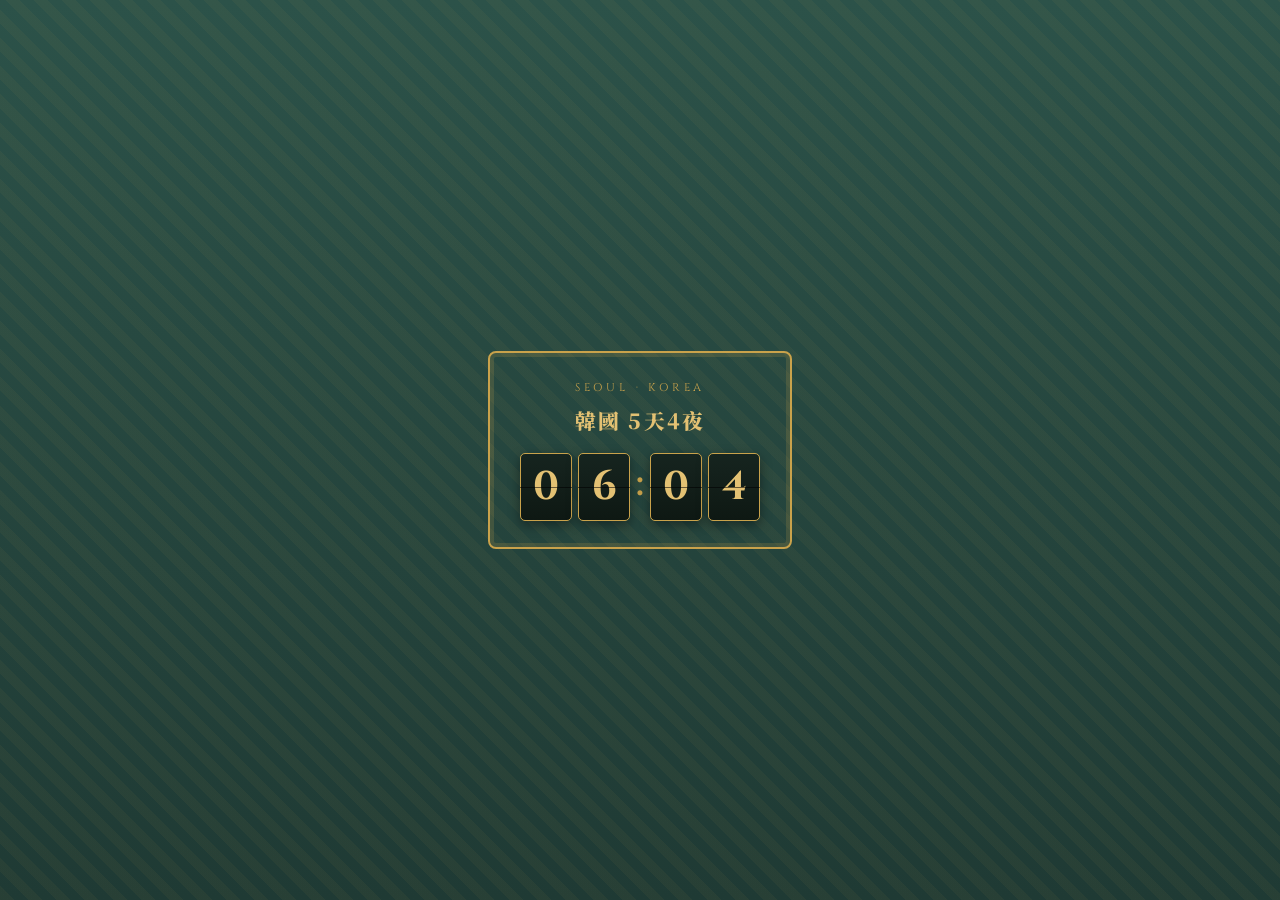
==== index.html @ fa2c7360 "init: 韓國 5天4夜自由行網頁（由 china_trip fork，行程清空為空白範本） - 保留單頁靜態架構與老上海 Art Deco 設計語言 - meta 時區改為 KST +09:00，" ====
<!DOCTYPE html>
<html lang="zh-Hant">
<head>
  <meta charset="UTF-8">
  <meta name="viewport" content="width=device-width, initial-scale=1, viewport-fit=cover">
  <meta name="theme-color" content="#1f3a34">
  <title>韓國 5天4夜 · 自由行</title>
  <!-- 部署版本標記：CI 將 __BUILD_VERSION__ 換成 git SHA；本機開發維持字面值（前端據此略過版本檢查） -->
  <script>window.__BUILD__ = "__BUILD_VERSION__";</script>
  <link rel="preconnect" href="https://fonts.googleapis.com">
  <link rel="preconnect" href="https://fonts.gstatic.com" crossorigin>
  <link rel="stylesheet" href="https://fonts.googleapis.com/css2?family=Cinzel:wght@400;500;600;700&family=Noto+Serif+TC:wght@500;700;900&family=Noto+Sans+TC:wght@400;500;700&display=swap">
  <link rel="stylesheet" href="css/style.css?v=__BUILD_VERSION__">
</head>
<body>
  <!-- 入場：翻牌時鐘（數字由 app.js 依當前韓國時間填入；無 JS／reduced-motion 時自動隱藏） -->
  <div id="deco-loader" class="deco-loader" aria-hidden="true">
    <div class="deco-loader-frame">
      <div class="deco-loader-eyebrow">Seoul · Korea</div>
      <div class="deco-loader-title">韓國 5天4夜</div>
      <div class="flip-clock">
        <div class="flip-card"><span class="flip-digit flip-new" data-h10></span></div>
        <div class="flip-card"><span class="flip-digit flip-new" data-h1></span></div>
        <span class="flip-colon">:</span>
        <div class="flip-card"><span class="flip-digit flip-new" data-m10></span></div>
        <div class="flip-card"><span class="flip-digit flip-new" data-m1></span></div>
      </div>
    </div>
  </div>

  <header class="topbar">
    <h1 id="app-title" class="topbar-title">韓國自由行</h1>
    <p id="app-sub" class="topbar-sub"></p>
    <p id="app-updated" class="topbar-updated" hidden></p>
  </header>

  <nav id="tabs" class="tabbar" role="tablist" aria-label="行程分頁"></nav>

  <main id="content" class="content" role="tabpanel">
    <p class="loading">行程載入中…</p>
  </main>

  <button id="now-btn" class="now-fab" hidden aria-label="回到現在">
    <span class="now-fab-ico">⟲</span><span class="now-fab-txt">回到現在</span>
  </button>

  <footer class="footer">
    <p>行程可隨時調整 · 編輯 <code>data/itinerary.json</code> 即可</p>
  </footer>

  <script src="js/amap.js?v=__BUILD_VERSION__"></script>
  <script src="js/now.js?v=__BUILD_VERSION__"></script>
  <script src="js/app.js?v=__BUILD_VERSION__"></script>
</body>
</html>
---- css/style.css ----
/* 上海自由行 — 老上海 Art Deco・月份牌・手機優先
   墨綠當墨色／鎏金金屬細線／胭脂破格／米白紙感
   簽名：鎏金時間軸 spine（菱形節點），現在態胭脂菱形脈動；入場翻牌時鐘
   字體由 index.html 的 <link> 預載（Cinzel / Noto Serif TC / Noto Sans TC） */

:root {
  --paper: #efe4c7;        /* 月份牌米白（帶暖） */
  --paper-2: #f8f1da;      /* 卡片底，略亮 */
  --ink: #20312b;          /* 墨綠近黑：主文字（不用純黑） */
  --ink-soft: #5d6b61;     /* 次文字 */
  --jade: #1f3a34;         /* 深墨綠：標頭塊 */
  --jade-2: #2c5249;
  --gold: #c9a24b;         /* 鎏金 */
  --gold-bright: #e3c173;
  --gold-line: rgba(166, 130, 56, 0.45);  /* 金屬細線（紙上） */
  --rouge: #9e2b25;        /* 胭脂：唯一破格，僅「現在/即將」 */
  --rouge-soft: #f0dcc7;
  --line: rgba(166, 130, 56, 0.32);

  --shadow: 0 8px 24px rgba(31, 58, 52, 0.16);
  --shadow-card: 0 3px 14px rgba(31, 58, 52, 0.10);
  --radius: 6px;           /* Art Deco：俐落幾何，少圓角 */
  --rail-w: 48px;
  --tabbar-h: 60px;
  --topbar-h: 72px;

  --serif: "Noto Serif TC", "Songti TC", serif;
  --sans: "Noto Sans TC", -apple-system, "PingFang TC", sans-serif;
  --deco: "Cinzel", "Noto Serif TC", serif;   /* Deco-classical 拉丁／數字 */
  font-family: var(--sans);
}

* { box-sizing: border-box; }
html { scroll-padding-top: calc(var(--topbar-h) + var(--tabbar-h) + 8px); }

body {
  margin: 0;
  color: var(--ink);
  line-height: 1.65;
  -webkit-text-size-adjust: 100%;
  padding-bottom: 76px;
  /* 紙感：米白＋極淡金色織紋網點 */
  background-color: var(--paper);
  background-image:
    radial-gradient(rgba(166, 130, 56, 0.045) 1px, transparent 1px),
    radial-gradient(rgba(166, 130, 56, 0.045) 1px, transparent 1px);
  background-size: 18px 18px;
  background-position: 0 0, 9px 9px;
}

/* ===== Topbar：墨綠塊＋鎏金雙線＋幾何放射 ===== */
.topbar {
  position: sticky;
  top: 0;
  z-index: 30;
  color: var(--paper);
  padding: max(12px, env(safe-area-inset-top)) 18px 12px;
  background:
    repeating-linear-gradient(90deg, transparent 0 26px, rgba(201,162,75,0.05) 26px 27px),
    linear-gradient(180deg, var(--jade-2), var(--jade));
  border-bottom: 3px solid var(--gold);
  box-shadow: var(--shadow), inset 0 -6px 0 -5px var(--gold-bright);
  transition: transform 0.25s ease;
  will-change: transform;
}
body.head-collapsed .topbar { transform: translateY(-100%); }
.topbar-title {
  margin: 4px 0 2px;
  font-family: var(--serif);
  font-size: 1.24rem;
  font-weight: 900;
  letter-spacing: 0.08em;
  color: var(--gold-bright);
  text-shadow: 0 1px 0 rgba(0,0,0,0.25);
}
.topbar-sub {
  margin: 0;
  font-size: 0.74rem;
  letter-spacing: 0.16em;
  color: rgba(239, 228, 199, 0.78);
}
.topbar-updated {
  margin: 4px 0 0;
  font-family: var(--deco);
  font-size: 0.62rem;
  letter-spacing: 0.08em;
  color: rgba(201, 162, 75, 0.7);
  font-variant-numeric: tabular-nums;
}
.topbar-updated[hidden] { display: none; }

/* ===== Tabbar ===== */
.tabbar {
  position: sticky;
  top: var(--topbar-h);
  z-index: 25;
  display: flex;
  gap: 7px;
  padding: 9px 12px;
  background: rgba(239, 228, 199, 0.92);
  backdrop-filter: blur(8px);
  border-bottom: 1px solid var(--gold-line);
  overflow-x: auto;
  scrollbar-width: none;
  transition: transform 0.25s ease;
}
body.head-collapsed .tabbar { transform: translateY(calc(-1 * var(--topbar-h))); }
.tabbar::-webkit-scrollbar { display: none; }
.tab {
  position: relative;
  flex: 0 0 auto;
  display: flex;
  flex-direction: column;
  align-items: center;
  min-width: 52px;
  padding: 6px 13px;
  border: 1px solid var(--gold-line);
  border-radius: var(--radius);
  background: var(--paper-2);
  color: var(--ink-soft);
  font: inherit;
  cursor: pointer;
  transition: all 0.18s ease;
}
.tab-day { font-family: var(--deco); font-size: 1rem; font-weight: 700; line-height: 1.15; letter-spacing: 0.04em; }
.tab-date { font-family: var(--deco); font-size: 0.62rem; letter-spacing: 0.06em; }
.tab.is-active {
  background: var(--jade);
  border-color: var(--gold);
  color: var(--gold-bright);
  box-shadow: 0 3px 10px rgba(31, 58, 52, 0.3), inset 0 0 0 1px rgba(201,162,75,0.35);
}
.tab-dot {
  position: absolute;
  top: 4px; right: 6px;
  width: 7px; height: 7px;
  background: var(--rouge);
  transform: rotate(45deg);   /* 菱形 */
  box-shadow: 0 0 0 2px var(--paper-2);
}
.tab.is-active .tab-dot { box-shadow: 0 0 0 2px var(--jade); }

/* ===== Content ===== */
.content { padding: 16px 14px 8px; max-width: 640px; margin: 0 auto; }
.loading, .load-error { text-align: center; color: var(--ink-soft); padding: 40px 16px; }
.load-error { color: var(--rouge); }

.banner {
  border: 1px solid var(--gold-line);
  border-left: 4px solid var(--gold);
  border-radius: var(--radius);
  padding: 12px 14px;
  font-size: 0.85rem;
  margin-bottom: 16px;
  background: var(--paper-2);
}
.banner--before { color: var(--jade); }
.banner--after { color: var(--rouge); border-left-color: var(--rouge); }

/* ===== Day head：墨綠標頭帶＋Deco 分隔 ===== */
.day-head {
  margin: 4px 0 16px;
  padding: 14px 16px;
  background: var(--jade);
  border-radius: var(--radius);
  border: 1px solid var(--gold);
  box-shadow: inset 0 0 0 3px rgba(201,162,75,0.14);
  position: relative;
}
.day-kicker {
  font-family: var(--deco);
  font-size: 0.72rem;
  font-weight: 600;
  letter-spacing: 0.18em;
  color: var(--gold-bright);
  text-transform: uppercase;
}
.day-title {
  margin: 6px 0 0;
  font-family: var(--serif);
  font-size: 1.42rem;
  font-weight: 900;
  letter-spacing: 0.03em;
  color: var(--paper);
}
/* 標頭帶下方鎏金 Deco 分隔線（◆ 居中） */
.day-head::after {
  content: "";
  display: block;
  margin-top: 10px;
  height: 6px;
  background:
    linear-gradient(var(--gold), var(--gold)) center/100% 1px no-repeat,
    radial-gradient(circle, var(--gold-bright) 2.5px, transparent 3px) center/9px 9px no-repeat;
}

/* ===== Timeline spine（鎏金軌＋菱形節點）===== */
.timeline { list-style: none; margin: 0; padding: 0; }
.tl-item { position: relative; display: grid; grid-template-columns: var(--rail-w) 1fr; }
.tl-rail { position: relative; }
.tl-rail::before {
  content: "";
  position: absolute;
  left: calc(var(--rail-w) / 2 - 1px);
  top: 0; bottom: 0;
  width: 2px;
  background: var(--gold-line);
}
.tl-rail--dashed::before {
  background: repeating-linear-gradient(var(--gold-line) 0 5px, transparent 5px 10px);
}
.tl-node {
  position: absolute;
  left: calc(var(--rail-w) / 2 - 8px);
  top: 22px;
  width: 14px; height: 14px;
  background: var(--paper);
  border: 2px solid var(--gold);
  transform: rotate(45deg);    /* 菱形 lozenge */
  z-index: 1;
}

/* ===== Spot card ===== */
.tl-spot { padding-bottom: 16px; }
.card {
  background: var(--paper-2);
  border-radius: var(--radius);
  box-shadow: var(--shadow-card);
  overflow: hidden;
  border: 1px solid var(--gold);
  position: relative;
  transition: border-color 0.2s ease, box-shadow 0.2s ease, transform 0.2s ease;
}
.card::after {  /* Deco 內框細線 */
  content: "";
  position: absolute;
  inset: 4px;
  border: 1px solid rgba(201,162,75,0.28);
  border-radius: 3px;
  pointer-events: none;
  z-index: 2;
}
.card-media { position: relative; height: 136px; }
.media-img { width: 100%; height: 100%; object-fit: cover; display: block; filter: saturate(0.92) contrast(1.02); }
/* 底部漸層 scrim：讓時間票永遠可讀 */
.card-media::after {
  content: "";
  position: absolute;
  inset: 0;
  background: linear-gradient(180deg, rgba(31,58,52,0.30) 0%, transparent 32%, transparent 70%, rgba(31,58,52,0.42) 100%);
  pointer-events: none;
}
.media-ph {
  width: 100%; height: 100%;
  display: flex; flex-direction: column;
  align-items: center; justify-content: center; gap: 5px;
  color: var(--gold-bright);
  background:
    repeating-linear-gradient(45deg, rgba(201,162,75,0.08) 0 8px, transparent 8px 16px),
    linear-gradient(135deg, var(--jade-2), var(--jade));
}
.media-ph-name { font-family: var(--serif); font-size: 1.08rem; font-weight: 700; letter-spacing: 0.06em; text-shadow: 0 1px 6px rgba(0,0,0,0.3); }
.media-ph-hint { font-family: var(--deco); font-size: 0.64rem; letter-spacing: 0.12em; opacity: 0.85; }

/* 時間票：鎏金框＋Deco 數字（火車時刻表感） */
.spot-time {
  position: absolute;
  top: 10px; left: 10px;
  z-index: 3;
  font-family: var(--deco);
  font-size: 0.92rem;
  font-weight: 700;
  font-variant-numeric: tabular-nums;
  letter-spacing: 0.08em;
  color: var(--gold-bright);
  background: rgba(31, 58, 52, 0.82);
  padding: 3px 11px;
  border: 1px solid var(--gold);
  border-radius: 3px;
  box-shadow: 0 1px 6px rgba(0,0,0,0.25);
}
.card-body { padding: 13px 15px 15px; position: relative; z-index: 1; }
.card-head { display: flex; align-items: flex-start; justify-content: space-between; gap: 10px; }
.card-title { margin: 0; font-family: var(--serif); font-size: 1.08rem; font-weight: 700; color: var(--jade); }
.card-intro { margin: 7px 0 0; font-size: 0.85rem; color: var(--ink-soft); }

.spot-stay {
  display: inline-flex;
  align-items: baseline;
  gap: 5px;
  margin: 9px 0 0;
  padding: 3px 10px;
  font-size: 0.74rem;
  font-weight: 600;
  color: var(--jade);
  background: var(--paper-2);
  border: 1px solid var(--gold-line);
  border-radius: var(--radius);
}
.spot-stay b { font-family: var(--deco); letter-spacing: 0.03em; color: var(--jade); }

.btn-nav {
  flex: 0 0 auto;
  background: transparent;
  color: var(--jade);
  font-family: var(--deco);
  font-size: 0.74rem;
  font-weight: 600;
  letter-spacing: 0.06em;
  text-decoration: none;
  padding: 5px 12px;
  border: 1px solid var(--gold);
  border-radius: 3px;
  white-space: nowrap;
  transition: background 0.15s ease, color 0.15s ease;
}
.btn-nav:active { background: var(--jade); color: var(--gold-bright); }

.now-badge, .next-badge {
  display: inline-block;
  font-family: var(--deco);
  font-size: 0.62rem;
  font-weight: 700;
  letter-spacing: 0.08em;
  padding: 2px 8px;
  border-radius: 3px;
  vertical-align: middle;
  margin-left: 5px;
}
.now-badge { background: var(--rouge); color: var(--paper); }
.next-badge { background: transparent; color: var(--rouge); border: 1px solid var(--rouge); }

/* ===== Transit chip ===== */
.tl-transit { padding-bottom: 16px; }
.transit-chip {
  display: flex; align-items: center; gap: 10px;
  background: var(--paper-2);
  border: 1px dashed var(--gold);
  border-radius: var(--radius);
  padding: 9px 13px;
  text-decoration: none;
  color: var(--ink);
  transition: background 0.15s ease;
}
a.transit-chip:active { background: var(--rouge-soft); }
.transit-chip--static { cursor: default; }
.transit-icon { font-size: 1.2rem; flex: 0 0 auto; }
.transit-text { flex: 1 1 auto; min-width: 0; }
.transit-desc { display: block; font-size: 0.82rem; }
.transit-dest { display: block; font-family: var(--deco); font-size: 0.72rem; font-weight: 600; letter-spacing: 0.04em; color: var(--jade); margin-top: 1px; }
.transit-go { flex: 0 0 auto; font-family: var(--deco); font-size: 0.68rem; font-weight: 600; letter-spacing: 0.04em; color: var(--jade); white-space: nowrap; }

/* ===== 三態：已過 / 現在 / 即將 ===== */
.state-past .card { opacity: 0.66; }
.state-past .media-img { filter: saturate(0.45) brightness(0.95) sepia(0.12); }
.state-past .media-ph { filter: saturate(0.6) brightness(0.9); }
.state-past .tl-rail::before { background: var(--gold); opacity: 0.7; }
.state-past .tl-rail--dashed::before { background: repeating-linear-gradient(rgba(201,162,75,0.7) 0 5px, transparent 5px 10px); }
.state-past .tl-node { border-color: var(--gold); background: var(--gold); }

.state-current .tl-rail::before { background: linear-gradient(var(--gold) 0 22px, var(--gold-line) 22px); }
.state-current .tl-node {
  border-color: var(--rouge);
  background: var(--rouge);
  width: 16px; height: 16px;
  left: calc(var(--rail-w) / 2 - 9px);
  box-shadow: 0 0 0 0 rgba(158, 43, 37, 0.55);
  animation: pulse 1.9s infinite;
}
.state-current .card {
  border-color: var(--rouge);
  box-shadow: 0 8px 22px rgba(158, 43, 37, 0.22);
  transform: translateY(-1px);
}
.state-current .card::after { border-color: rgba(158,43,37,0.4); }
.state-current .card-title { color: var(--rouge); }
.state-next .tl-node { border-color: var(--rouge); background: var(--rouge-soft); }

@keyframes pulse {
  0% { box-shadow: 0 0 0 0 rgba(158, 43, 37, 0.5); }
  70% { box-shadow: 0 0 0 11px rgba(158, 43, 37, 0); }
  100% { box-shadow: 0 0 0 0 rgba(158, 43, 37, 0); }
}

/* ===== Notes ===== */
.notes { margin: 8px 0 0; display: grid; gap: 10px; }
.note {
  display: flex; gap: 10px;
  background: var(--paper-2);
  border: 1px solid var(--gold-line);
  border-left: 4px solid var(--jade);
  border-radius: var(--radius);
  padding: 11px 13px;
}
.note--car { border-left-color: var(--rouge); }
.note-ico { font-size: 1.1rem; }
.note strong { font-family: var(--serif); font-size: 0.82rem; color: var(--jade); }
.note p { margin: 2px 0 0; font-size: 0.82rem; color: var(--ink-soft); }

/* ===== 資訊分頁 ===== */
.info-block { margin-bottom: 24px; }
.info-h { font-family: var(--serif); font-size: 1.06rem; color: var(--jade); margin: 0 0 11px; letter-spacing: 0.02em; }
.table-wrap { overflow-x: auto; border-radius: var(--radius); border: 1px solid var(--gold); }
.info-table { width: 100%; border-collapse: collapse; background: var(--paper-2); font-size: 0.8rem; }
.info-table th, .info-table td { padding: 9px 11px; text-align: left; border-bottom: 1px solid var(--gold-line); }
.info-table thead th { background: var(--jade); color: var(--gold-bright); font-family: var(--deco); font-size: 0.74rem; letter-spacing: 0.06em; white-space: nowrap; }
.info-table tbody tr:last-child td { border-bottom: none; }
.info-table .num { font-family: var(--deco); font-variant-numeric: tabular-nums; white-space: nowrap; }
.info-table tbody tr:last-child { font-weight: 700; }

.checklist { list-style: none; margin: 0; padding: 0; display: grid; grid-template-columns: 1fr 1fr; gap: 7px; }
.checklist label { display: flex; align-items: center; gap: 8px; font-size: 0.84rem; background: var(--paper-2); border: 1px solid var(--gold-line); border-radius: var(--radius); padding: 8px 11px; cursor: pointer; }
.checklist input { accent-color: var(--jade); width: 16px; height: 16px; }
.bullet { margin: 0; padding-left: 20px; }
.bullet li { font-size: 0.85rem; margin-bottom: 7px; color: var(--ink); }

/* ===== 回到現在 FAB ===== */
.now-fab {
  position: fixed;
  right: 16px;
  bottom: calc(18px + env(safe-area-inset-bottom));
  z-index: 40;
  display: inline-flex; align-items: center; gap: 7px;
  background: var(--rouge);
  color: var(--gold-bright);
  border: 1px solid var(--gold);
  border-radius: 999px;
  padding: 11px 18px;
  font-family: var(--deco);
  font-weight: 700;
  font-size: 0.82rem;
  letter-spacing: 0.06em;
  box-shadow: 0 8px 22px rgba(158, 43, 37, 0.4);
  cursor: pointer;
}
.now-fab[hidden] { display: none; }
.now-fab-ico { font-size: 1.05rem; }
.now-fab:active { transform: scale(0.96); }

/* ===== Footer ===== */
.footer { text-align: center; padding: 20px 16px 8px; color: var(--ink-soft); font-size: 0.72rem; }
.footer code { font-family: var(--deco); background: var(--paper-2); color: var(--jade); padding: 1px 6px; border: 1px solid var(--gold-line); border-radius: 3px; }

/* ===== 安裝高德 App 彈窗 ===== */
.install-overlay {
  position: fixed; inset: 0; z-index: 60;
  background: rgba(31, 58, 52, 0.5);
  backdrop-filter: blur(3px);
  display: flex; align-items: flex-end; justify-content: center;
  animation: install-fade 0.18s ease;
}
.install-sheet {
  width: 100%; max-width: 480px;
  background: var(--paper);
  border-radius: 14px 14px 0 0;
  border-top: 3px solid var(--gold);
  padding: 22px 20px calc(18px + env(safe-area-inset-bottom));
  box-shadow: 0 -8px 28px rgba(31, 58, 52, 0.22);
  animation: install-slide 0.22s ease;
}
.install-title { margin: 0 0 6px; font-family: var(--serif); font-size: 1.08rem; font-weight: 700; color: var(--jade); text-align: center; }
.install-desc { margin: 0 0 16px; font-size: 0.85rem; color: var(--ink-soft); text-align: center; }
.install-btn {
  display: block; width: 100%;
  border: 1px solid var(--gold-line);
  border-radius: var(--radius);
  padding: 13px; margin-top: 9px;
  font: inherit; font-weight: 700; font-size: 0.92rem;
  cursor: pointer;
  background: var(--paper-2); color: var(--jade);
  transition: transform 0.1s ease;
}
.install-btn:active { transform: scale(0.98); }
.install-btn--primary { background: var(--jade); color: var(--gold-bright); border-color: var(--gold); }
.install-btn--ghost { background: transparent; color: var(--ink-soft); font-weight: 600; border-color: transparent; }
@keyframes install-fade { from { opacity: 0; } to { opacity: 1; } }
@keyframes install-slide { from { transform: translateY(100%); } to { transform: translateY(0); } }

/* ===== 入場：翻牌時鐘 loader ===== */
.deco-loader {
  position: fixed; inset: 0; z-index: 80;
  display: flex; flex-direction: column;
  align-items: center; justify-content: center;
  gap: 18px;
  background:
    repeating-linear-gradient(45deg, rgba(201,162,75,0.05) 0 10px, transparent 10px 20px),
    linear-gradient(180deg, var(--jade-2), var(--jade));
  transition: opacity 0.5s ease, visibility 0.5s ease;
}
.deco-loader.is-hidden { opacity: 0; visibility: hidden; pointer-events: none; }
.deco-loader-frame {
  padding: 26px 30px;
  border: 2px solid var(--gold);
  border-radius: 8px;
  box-shadow: inset 0 0 0 4px rgba(201,162,75,0.18);
  text-align: center;
}
.deco-loader-eyebrow {
  font-family: var(--deco);
  font-size: 0.7rem;
  letter-spacing: 0.34em;
  color: var(--gold);
  text-transform: uppercase;
}
.deco-loader-title {
  margin: 6px 0 16px;
  font-family: var(--serif);
  font-size: 1.3rem; font-weight: 900;
  letter-spacing: 0.1em;
  color: var(--gold-bright);
}
/* 翻牌時鐘 */
.flip-clock { display: flex; align-items: center; justify-content: center; gap: 6px; }
.flip-card {
  position: relative;
  width: 52px; height: 68px;
  perspective: 240px;
}
.flip-digit {
  position: absolute; inset: 0;
  display: flex; align-items: center; justify-content: center;
  font-family: var(--deco);
  font-size: 2.5rem; font-weight: 700;
  color: var(--gold-bright);
  background: linear-gradient(180deg, #16241f, #0e1813);
  border: 1px solid var(--gold);
  border-radius: 5px;
  box-shadow: 0 4px 12px rgba(0,0,0,0.4);
  backface-visibility: hidden;
}
.flip-card::after {  /* 中縫分隔線 */
  content: ""; position: absolute; left: 0; right: 0; top: 50%;
  height: 1px; background: rgba(0,0,0,0.55); z-index: 5;
}
.flip-colon { font-family: var(--deco); font-size: 2.2rem; font-weight: 700; color: var(--gold); padding-bottom: 4px; }
.flip-new {
  transform-origin: bottom center;
  animation: flip-down 0.55s ease both;
}
.flip-card:nth-child(1) .flip-new { animation-delay: 0.15s; }
.flip-card:nth-child(2) .flip-new { animation-delay: 0.30s; }
.flip-card:nth-child(4) .flip-new { animation-delay: 0.45s; }
.flip-card:nth-child(5) .flip-new { animation-delay: 0.60s; }
@keyframes flip-down {
  0% { transform: rotateX(90deg); opacity: 0; }
  60% { transform: rotateX(-12deg); opacity: 1; }
  100% { transform: rotateX(0deg); opacity: 1; }
}

/* 時間軸入場：卡片依序浮現（僅首次載入） */
.timeline.is-entering .tl-item { opacity: 0; animation: item-rise 0.5s ease forwards; }
@keyframes item-rise {
  from { opacity: 0; transform: translateY(14px); }
  to { opacity: 1; transform: translateY(0); }
}

/* ===== a11y ===== */
:focus-visible { outline: 3px solid var(--rouge); outline-offset: 2px; border-radius: 4px; }

@media (prefers-reduced-motion: reduce) {
  * { animation: none !important; scroll-behavior: auto !important; transition: none !important; }
  .deco-loader { display: none; }
  .timeline.is-entering .tl-item { opacity: 1; }
}

@media (min-width: 560px) {
  .card-media { height: 168px; }
}
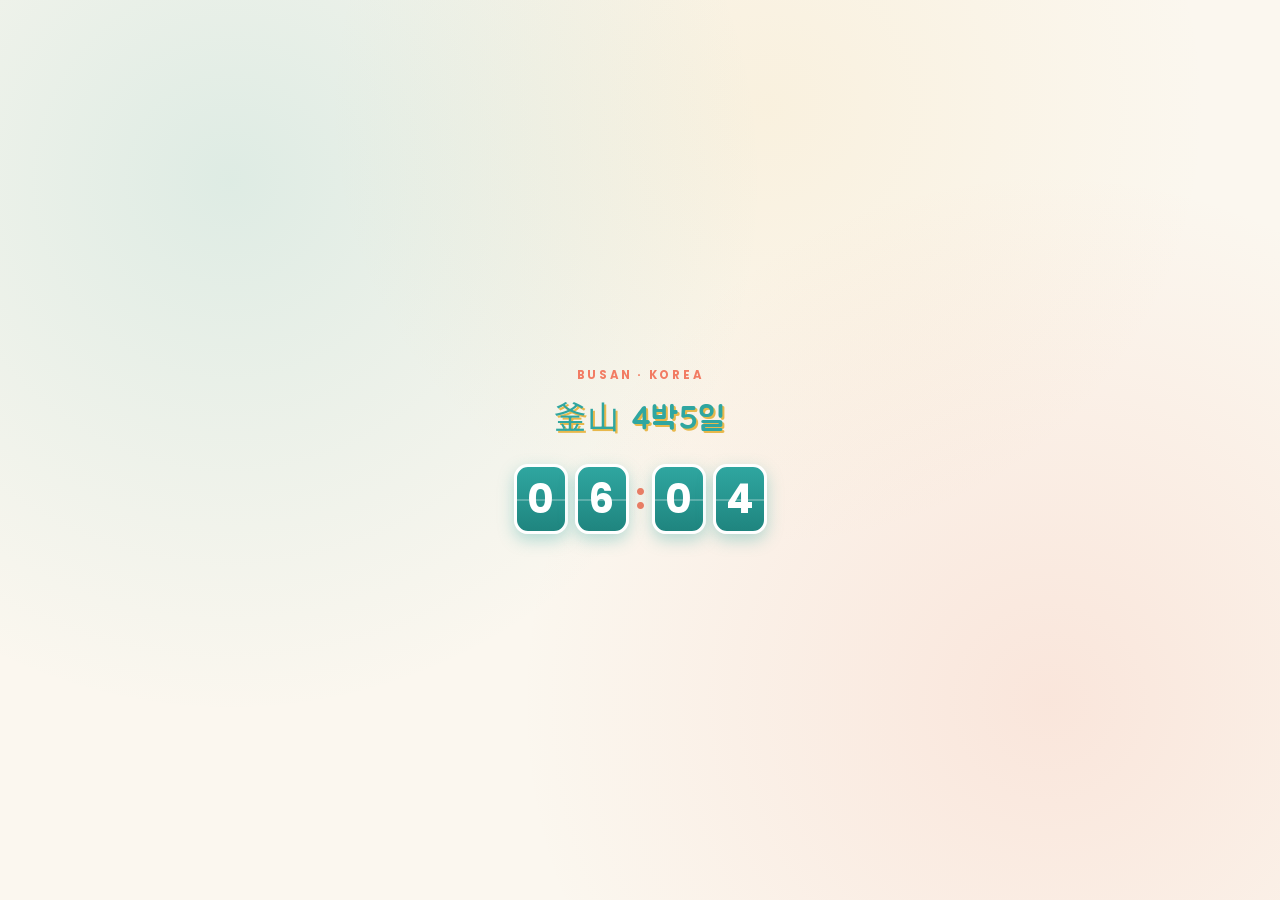
==== commit a783a40c: "feat: 全站主題改為釜山甘川洞彩層（Gamcheon Patchwork） 由老上海 Art Deco（墨綠＋鎏金）改為釜山甘川洞文化村美學： - 暖白紙底 #FBF7EF、主色土耳其藍 #2FA" ====
--- a/index.html
+++ b/index.html
@@ -3,21 +3,21 @@
 <head>
   <meta charset="UTF-8">
   <meta name="viewport" content="width=device-width, initial-scale=1, viewport-fit=cover">
-  <meta name="theme-color" content="#1f3a34">
-  <title>韓國 5天4夜 · 自由行</title>
+  <meta name="theme-color" content="#2FA6A0">
+  <title>釜山 4박5일 · 自由行</title>
   <!-- 部署版本標記：CI 將 __BUILD_VERSION__ 換成 git SHA；本機開發維持字面值（前端據此略過版本檢查） -->
   <script>window.__BUILD__ = "__BUILD_VERSION__";</script>
   <link rel="preconnect" href="https://fonts.googleapis.com">
   <link rel="preconnect" href="https://fonts.gstatic.com" crossorigin>
-  <link rel="stylesheet" href="https://fonts.googleapis.com/css2?family=Cinzel:wght@400;500;600;700&family=Noto+Serif+TC:wght@500;700;900&family=Noto+Sans+TC:wght@400;500;700&display=swap">
+  <link rel="stylesheet" href="https://fonts.googleapis.com/css2?family=Jua&family=Poppins:wght@400;500;600;700&family=Noto+Sans+TC:wght@400;500;700&display=swap">
   <link rel="stylesheet" href="css/style.css?v=__BUILD_VERSION__">
 </head>
 <body>
   <!-- 入場：翻牌時鐘（數字由 app.js 依當前韓國時間填入；無 JS／reduced-motion 時自動隱藏） -->
   <div id="deco-loader" class="deco-loader" aria-hidden="true">
     <div class="deco-loader-frame">
-      <div class="deco-loader-eyebrow">Seoul · Korea</div>
-      <div class="deco-loader-title">韓國 5天4夜</div>
+      <div class="deco-loader-eyebrow">Busan · Korea</div>
+      <div class="deco-loader-title">釜山 4박5일</div>
       <div class="flip-clock">
         <div class="flip-card"><span class="flip-digit flip-new" data-h10></span></div>
         <div class="flip-card"><span class="flip-digit flip-new" data-h1></span></div>
@@ -29,7 +29,7 @@
   </div>
 
   <header class="topbar">
-    <h1 id="app-title" class="topbar-title">韓國自由行</h1>
+    <h1 id="app-title" class="topbar-title">釜山自由行</h1>
     <p id="app-sub" class="topbar-sub"></p>
     <p id="app-updated" class="topbar-updated" hidden></p>
   </header>
@@ -48,7 +48,7 @@
     <p>行程可隨時調整 · 編輯 <code>data/itinerary.json</code> 即可</p>
   </footer>
 
-  <script src="js/amap.js?v=__BUILD_VERSION__"></script>
+  <script src="js/naver.js?v=__BUILD_VERSION__"></script>
   <script src="js/now.js?v=__BUILD_VERSION__"></script>
   <script src="js/app.js?v=__BUILD_VERSION__"></script>
 </body>
--- a/css/style.css
+++ b/css/style.css
@@ -1,32 +1,44 @@
-/* 上海自由行 — 老上海 Art Deco・月份牌・手機優先
-   墨綠當墨色／鎏金金屬細線／胭脂破格／米白紙感
-   簽名：鎏金時間軸 spine（菱形節點），現在態胭脂菱形脈動；入場翻牌時鐘
-   字體由 index.html 的 <link> 預載（Cinzel / Noto Serif TC / Noto Sans TC） */
+/* 釜山自由行 — 甘川洞彩層 Gamcheon Patchwork・手機優先
+   暖白紙底＋多彩色塊小屋、童話圓潤（Jua）、鵝黃描邊標題
+   主色：土耳其藍 teal（標題）＋珊瑚 coral（現在/即將破格）
+   時間軸節點＝彩色圓角小屋方塊（依序循環調色盤）
+   簽名：翻牌時鐘（改為甘川洞配色），翻牌後時間軸依序浮現
+   字體由 index.html 的 <link> 預載（Jua / Poppins / Noto Sans TC） */
 
 :root {
-  --paper: #efe4c7;        /* 月份牌米白（帶暖） */
-  --paper-2: #f8f1da;      /* 卡片底，略亮 */
-  --ink: #20312b;          /* 墨綠近黑：主文字（不用純黑） */
-  --ink-soft: #5d6b61;     /* 次文字 */
-  --jade: #1f3a34;         /* 深墨綠：標頭塊 */
-  --jade-2: #2c5249;
-  --gold: #c9a24b;         /* 鎏金 */
-  --gold-bright: #e3c173;
-  --gold-line: rgba(166, 130, 56, 0.45);  /* 金屬細線（紙上） */
-  --rouge: #9e2b25;        /* 胭脂：唯一破格，僅「現在/即將」 */
-  --rouge-soft: #f0dcc7;
-  --line: rgba(166, 130, 56, 0.32);
-
-  --shadow: 0 8px 24px rgba(31, 58, 52, 0.16);
-  --shadow-card: 0 3px 14px rgba(31, 58, 52, 0.10);
-  --radius: 6px;           /* Art Deco：俐落幾何，少圓角 */
-  --rail-w: 48px;
+  --paper: #FBF7EF;        /* 暖白紙底 */
+  --paper-2: #ffffff;      /* 卡片底 */
+  --ink: #33302b;          /* 主文字 */
+  --ink-soft: #75706a;     /* 次文字 */
+  --ink-mute: #a59f95;     /* 更淡 */
+  --line: #f0e8d8;         /* 卡片細框 */
+  --line-soft: #e6dcc9;    /* 軌道線 */
+
+  --teal: #2FA6A0;         /* 主色：標題／導航 */
+  --teal-dark: #1f857f;
+  --teal-soft: #eafaf8;
+  --coral: #F27C63;        /* 破格：現在/即將 */
+  --coral-dark: #d5604a;
+  --coral-soft: #fdeee9;
+  --mustard: #E8B84B;      /* 鵝黃：時間、標題陰影 */
+  --sun: #F2B84B;
+  --purple: #8E7CC3;
+  --sky: #5B9BD5;
+  --salmon: #EE8A6F;
+  --seagreen: #79B8A8;
+
+  --shadow: 0 8px 24px rgba(120, 110, 90, 0.16);
+  --shadow-card: 0 6px 18px rgba(120, 110, 90, 0.10);
+  --radius: 16px;          /* 童話圓潤 */
+  --radius-sm: 10px;
+  --pill: 999px;
+  --rail-w: 44px;
   --tabbar-h: 60px;
-  --topbar-h: 72px;
-
-  --serif: "Noto Serif TC", "Songti TC", serif;
+  --topbar-h: 84px;
+
+  --round: "Jua", "Noto Sans TC", sans-serif;             /* 圓潤標題 */
+  --num: "Poppins", -apple-system, sans-serif;            /* 拉丁／數字 */
   --sans: "Noto Sans TC", -apple-system, "PingFang TC", sans-serif;
-  --deco: "Cinzel", "Noto Serif TC", serif;   /* Deco-classical 拉丁／數字 */
   font-family: var(--sans);
 }
 
@@ -39,67 +51,68 @@
   line-height: 1.65;
   -webkit-text-size-adjust: 100%;
   padding-bottom: 76px;
-  /* 紙感：米白＋極淡金色織紋網點 */
   background-color: var(--paper);
-  background-image:
-    radial-gradient(rgba(166, 130, 56, 0.045) 1px, transparent 1px),
-    radial-gradient(rgba(166, 130, 56, 0.045) 1px, transparent 1px);
-  background-size: 18px 18px;
-  background-position: 0 0, 9px 9px;
-}
-
-/* ===== Topbar：墨綠塊＋鎏金雙線＋幾何放射 ===== */
+}
+
+/* ===== Topbar：暖白紙＋極淡彩格拼貼＋珊瑚眉標＋鵝黃描邊藍字 ===== */
 .topbar {
   position: sticky;
   top: 0;
   z-index: 30;
-  color: var(--paper);
-  padding: max(12px, env(safe-area-inset-top)) 18px 12px;
-  background:
-    repeating-linear-gradient(90deg, transparent 0 26px, rgba(201,162,75,0.05) 26px 27px),
-    linear-gradient(180deg, var(--jade-2), var(--jade));
-  border-bottom: 3px solid var(--gold);
-  box-shadow: var(--shadow), inset 0 -6px 0 -5px var(--gold-bright);
+  color: var(--ink);
+  padding: max(14px, env(safe-area-inset-top)) 22px 14px;
+  background-color: var(--paper);
+  background-image:
+    linear-gradient(135deg, rgba(47,166,160,0.06) 25%, transparent 25%),
+    linear-gradient(225deg, rgba(242,124,99,0.06) 25%, transparent 25%),
+    linear-gradient(45deg, rgba(232,184,75,0.06) 25%, transparent 25%),
+    linear-gradient(315deg, rgba(142,124,195,0.06) 25%, transparent 25%);
+  background-size: 26px 26px;
+  background-position: 0 0, 13px 0, 0 13px, 13px 13px;
+  border-bottom: 2px solid var(--line-soft);
+  box-shadow: 0 4px 16px rgba(120,110,90,0.06);
   transition: transform 0.25s ease;
   will-change: transform;
 }
 body.head-collapsed .topbar { transform: translateY(-100%); }
 .topbar-title {
-  margin: 4px 0 2px;
-  font-family: var(--serif);
-  font-size: 1.24rem;
-  font-weight: 900;
-  letter-spacing: 0.08em;
-  color: var(--gold-bright);
-  text-shadow: 0 1px 0 rgba(0,0,0,0.25);
+  margin: 2px 0 2px;
+  font-family: var(--round);
+  font-size: 1.7rem;
+  font-weight: 400;
+  letter-spacing: 0.02em;
+  color: var(--teal);
+  text-shadow: 2px 2px 0 var(--mustard);
 }
 .topbar-sub {
   margin: 0;
-  font-size: 0.74rem;
-  letter-spacing: 0.16em;
-  color: rgba(239, 228, 199, 0.78);
+  font-family: var(--num);
+  font-weight: 500;
+  font-size: 0.76rem;
+  letter-spacing: 0.02em;
+  color: var(--ink-soft);
 }
 .topbar-updated {
-  margin: 4px 0 0;
-  font-family: var(--deco);
-  font-size: 0.62rem;
-  letter-spacing: 0.08em;
-  color: rgba(201, 162, 75, 0.7);
+  margin: 3px 0 0;
+  font-family: var(--num);
+  font-size: 0.64rem;
+  letter-spacing: 0.04em;
+  color: var(--ink-mute);
   font-variant-numeric: tabular-nums;
 }
 .topbar-updated[hidden] { display: none; }
 
-/* ===== Tabbar ===== */
+/* ===== Tabbar：圓潤藥丸分頁 ===== */
 .tabbar {
   position: sticky;
   top: var(--topbar-h);
   z-index: 25;
   display: flex;
-  gap: 7px;
-  padding: 9px 12px;
-  background: rgba(239, 228, 199, 0.92);
+  gap: 8px;
+  padding: 10px 14px 12px;
+  background: rgba(251, 247, 239, 0.94);
   backdrop-filter: blur(8px);
-  border-bottom: 1px solid var(--gold-line);
+  border-bottom: 1px solid var(--line);
   overflow-x: auto;
   scrollbar-width: none;
   transition: transform 0.25s ease;
@@ -113,306 +126,300 @@
   flex-direction: column;
   align-items: center;
   min-width: 52px;
-  padding: 6px 13px;
-  border: 1px solid var(--gold-line);
-  border-radius: var(--radius);
+  padding: 6px 15px;
+  border: 2px solid var(--line-soft);
+  border-radius: var(--pill);
   background: var(--paper-2);
   color: var(--ink-soft);
   font: inherit;
   cursor: pointer;
   transition: all 0.18s ease;
 }
-.tab-day { font-family: var(--deco); font-size: 1rem; font-weight: 700; line-height: 1.15; letter-spacing: 0.04em; }
-.tab-date { font-family: var(--deco); font-size: 0.62rem; letter-spacing: 0.06em; }
+.tab-day { font-family: var(--round); font-size: 1.02rem; line-height: 1.15; letter-spacing: 0.02em; }
+.tab-date { font-family: var(--num); font-weight: 500; font-size: 0.62rem; letter-spacing: 0.02em; }
 .tab.is-active {
-  background: var(--jade);
-  border-color: var(--gold);
-  color: var(--gold-bright);
-  box-shadow: 0 3px 10px rgba(31, 58, 52, 0.3), inset 0 0 0 1px rgba(201,162,75,0.35);
+  background: var(--coral);
+  border-color: var(--coral);
+  color: #fff;
+  box-shadow: 0 4px 0 var(--coral-dark);
+  transform: translateY(-1px);
 }
 .tab-dot {
   position: absolute;
-  top: 4px; right: 6px;
-  width: 7px; height: 7px;
-  background: var(--rouge);
-  transform: rotate(45deg);   /* 菱形 */
+  top: 3px; right: 7px;
+  width: 8px; height: 8px;
+  background: var(--coral);
+  border-radius: 50%;
   box-shadow: 0 0 0 2px var(--paper-2);
 }
-.tab.is-active .tab-dot { box-shadow: 0 0 0 2px var(--jade); }
+.tab.is-active .tab-dot { background: #fff; box-shadow: 0 0 0 2px var(--coral); }
 
 /* ===== Content ===== */
-.content { padding: 16px 14px 8px; max-width: 640px; margin: 0 auto; }
+.content { padding: 18px 16px 8px; max-width: 640px; margin: 0 auto; }
 .loading, .load-error { text-align: center; color: var(--ink-soft); padding: 40px 16px; }
-.load-error { color: var(--rouge); }
+.load-error { color: var(--coral-dark); }
 
 .banner {
-  border: 1px solid var(--gold-line);
-  border-left: 4px solid var(--gold);
-  border-radius: var(--radius);
-  padding: 12px 14px;
-  font-size: 0.85rem;
-  margin-bottom: 16px;
+  border: 2px solid var(--line-soft);
+  border-left: 6px solid var(--teal);
+  border-radius: var(--radius-sm);
+  padding: 12px 15px;
+  font-size: 0.86rem;
+  margin-bottom: 18px;
   background: var(--paper-2);
-}
-.banner--before { color: var(--jade); }
-.banner--after { color: var(--rouge); border-left-color: var(--rouge); }
-
-/* ===== Day head：墨綠標頭帶＋Deco 分隔 ===== */
+  box-shadow: var(--shadow-card);
+}
+.banner--before { color: var(--teal-dark); }
+.banner--after { color: var(--coral-dark); border-left-color: var(--coral); }
+
+/* ===== Day head：圓潤標題＋珊瑚色塊點綴 ===== */
 .day-head {
-  margin: 4px 0 16px;
-  padding: 14px 16px;
-  background: var(--jade);
-  border-radius: var(--radius);
-  border: 1px solid var(--gold);
-  box-shadow: inset 0 0 0 3px rgba(201,162,75,0.14);
+  margin: 4px 0 18px;
+  display: flex;
+  align-items: baseline;
+  gap: 12px;
+  flex-wrap: wrap;
+}
+.day-kicker {
+  order: 2;
+  font-family: var(--num);
+  font-weight: 600;
+  font-size: 0.78rem;
+  letter-spacing: 0.04em;
+  color: var(--teal);
+}
+.day-title {
+  order: 1;
+  margin: 0;
+  font-family: var(--round);
+  font-size: 1.6rem;
+  font-weight: 400;
+  letter-spacing: 0.02em;
+  color: var(--ink);
   position: relative;
 }
-.day-kicker {
-  font-family: var(--deco);
-  font-size: 0.72rem;
-  font-weight: 600;
-  letter-spacing: 0.18em;
-  color: var(--gold-bright);
-  text-transform: uppercase;
-}
-.day-title {
-  margin: 6px 0 0;
-  font-family: var(--serif);
-  font-size: 1.42rem;
-  font-weight: 900;
-  letter-spacing: 0.03em;
-  color: var(--paper);
-}
-/* 標頭帶下方鎏金 Deco 分隔線（◆ 居中） */
-.day-head::after {
+.day-title::before {
   content: "";
-  display: block;
-  margin-top: 10px;
-  height: 6px;
-  background:
-    linear-gradient(var(--gold), var(--gold)) center/100% 1px no-repeat,
-    radial-gradient(circle, var(--gold-bright) 2.5px, transparent 3px) center/9px 9px no-repeat;
-}
-
-/* ===== Timeline spine（鎏金軌＋菱形節點）===== */
+  display: inline-block;
+  width: 14px; height: 14px;
+  margin-right: 9px;
+  border-radius: 5px;
+  border: 3px solid #fff;
+  background: var(--coral);
+  box-shadow: 0 2px 6px rgba(0,0,0,0.12);
+  vertical-align: middle;
+}
+
+/* ===== Timeline：小屋色塊軌道 ===== */
 .timeline { list-style: none; margin: 0; padding: 0; }
 .tl-item { position: relative; display: grid; grid-template-columns: var(--rail-w) 1fr; }
 .tl-rail { position: relative; }
 .tl-rail::before {
   content: "";
   position: absolute;
-  left: calc(var(--rail-w) / 2 - 1px);
+  left: calc(var(--rail-w) / 2 - 1.5px);
   top: 0; bottom: 0;
-  width: 2px;
-  background: var(--gold-line);
+  width: 3px;
+  background: var(--line-soft);
+  border-radius: 3px;
 }
 .tl-rail--dashed::before {
-  background: repeating-linear-gradient(var(--gold-line) 0 5px, transparent 5px 10px);
-}
+  background: repeating-linear-gradient(var(--line-soft) 0 5px, transparent 5px 11px);
+}
+/* 節點：彩色圓角「小屋」方塊，白邊 */
 .tl-node {
   position: absolute;
-  left: calc(var(--rail-w) / 2 - 8px);
-  top: 22px;
-  width: 14px; height: 14px;
-  background: var(--paper);
-  border: 2px solid var(--gold);
-  transform: rotate(45deg);    /* 菱形 lozenge */
+  left: calc(var(--rail-w) / 2 - 11px);
+  top: 16px;
+  width: 22px; height: 22px;
+  border-radius: 7px;
+  border: 3px solid #fff;
+  background: var(--teal);
+  box-shadow: 0 2px 6px rgba(0,0,0,0.14);
   z-index: 1;
 }
+/* 依序循環調色盤，形成拼貼多彩 */
+.tl-item:nth-child(8n+1) .tl-node { background: var(--teal); }
+.tl-item:nth-child(8n+2) .tl-node { background: var(--coral); }
+.tl-item:nth-child(8n+3) .tl-node { background: var(--mustard); }
+.tl-item:nth-child(8n+4) .tl-node { background: var(--purple); }
+.tl-item:nth-child(8n+5) .tl-node { background: var(--sky); }
+.tl-item:nth-child(8n+6) .tl-node { background: var(--salmon); }
+.tl-item:nth-child(8n+7) .tl-node { background: var(--seagreen); }
+.tl-item:nth-child(8n+8) .tl-node { background: var(--sun); }
 
 /* ===== Spot card ===== */
-.tl-spot { padding-bottom: 16px; }
+.tl-spot { padding-bottom: 14px; }
 .card {
   background: var(--paper-2);
   border-radius: var(--radius);
   box-shadow: var(--shadow-card);
   overflow: hidden;
-  border: 1px solid var(--gold);
+  border: 1px solid var(--line);
   position: relative;
   transition: border-color 0.2s ease, box-shadow 0.2s ease, transform 0.2s ease;
 }
-.card::after {  /* Deco 內框細線 */
-  content: "";
-  position: absolute;
-  inset: 4px;
-  border: 1px solid rgba(201,162,75,0.28);
-  border-radius: 3px;
-  pointer-events: none;
-  z-index: 2;
-}
-.card-media { position: relative; height: 136px; }
-.media-img { width: 100%; height: 100%; object-fit: cover; display: block; filter: saturate(0.92) contrast(1.02); }
-/* 底部漸層 scrim：讓時間票永遠可讀 */
-.card-media::after {
-  content: "";
-  position: absolute;
-  inset: 0;
-  background: linear-gradient(180deg, rgba(31,58,52,0.30) 0%, transparent 32%, transparent 70%, rgba(31,58,52,0.42) 100%);
-  pointer-events: none;
-}
+.card-media { position: relative; height: 140px; }
+.media-img { width: 100%; height: 100%; object-fit: cover; display: block; }
 .media-ph {
   width: 100%; height: 100%;
   display: flex; flex-direction: column;
   align-items: center; justify-content: center; gap: 5px;
-  color: var(--gold-bright);
-  background:
-    repeating-linear-gradient(45deg, rgba(201,162,75,0.08) 0 8px, transparent 8px 16px),
-    linear-gradient(135deg, var(--jade-2), var(--jade));
-}
-.media-ph-name { font-family: var(--serif); font-size: 1.08rem; font-weight: 700; letter-spacing: 0.06em; text-shadow: 0 1px 6px rgba(0,0,0,0.3); }
-.media-ph-hint { font-family: var(--deco); font-size: 0.64rem; letter-spacing: 0.12em; opacity: 0.85; }
-
-/* 時間票：鎏金框＋Deco 數字（火車時刻表感） */
+  color: #fff;
+  /* --ph 由 app.js 依景點名稱給定 */
+  background: linear-gradient(135deg, var(--ph, var(--teal)), color-mix(in srgb, var(--ph, var(--teal)) 55%, #fff));
+}
+.media-ph-name { font-family: var(--round); font-size: 1.16rem; letter-spacing: 0.04em; text-shadow: 0 1px 8px rgba(0,0,0,0.22); }
+.media-ph-hint { font-family: var(--num); font-weight: 500; font-size: 0.66rem; letter-spacing: 0.06em; opacity: 0.9; }
+
+/* 時間票：白色圓角藥丸＋鵝黃數字（掛在圖片左上） */
 .spot-time {
   position: absolute;
-  top: 10px; left: 10px;
+  top: 12px; left: 12px;
   z-index: 3;
-  font-family: var(--deco);
-  font-size: 0.92rem;
+  font-family: var(--num);
   font-weight: 700;
+  font-size: 0.82rem;
   font-variant-numeric: tabular-nums;
-  letter-spacing: 0.08em;
-  color: var(--gold-bright);
-  background: rgba(31, 58, 52, 0.82);
-  padding: 3px 11px;
-  border: 1px solid var(--gold);
-  border-radius: 3px;
-  box-shadow: 0 1px 6px rgba(0,0,0,0.25);
-}
-.card-body { padding: 13px 15px 15px; position: relative; z-index: 1; }
+  letter-spacing: 0.02em;
+  color: var(--coral-dark);
+  background: #fff;
+  padding: 4px 12px;
+  border-radius: var(--pill);
+  box-shadow: 0 3px 10px rgba(0,0,0,0.14);
+}
+.card-body { padding: 14px 16px 16px; position: relative; z-index: 1; }
 .card-head { display: flex; align-items: flex-start; justify-content: space-between; gap: 10px; }
-.card-title { margin: 0; font-family: var(--serif); font-size: 1.08rem; font-weight: 700; color: var(--jade); }
-.card-intro { margin: 7px 0 0; font-size: 0.85rem; color: var(--ink-soft); }
+.card-title { margin: 0; font-family: var(--round); font-size: 1.24rem; font-weight: 400; color: var(--ink); line-height: 1.3; }
+.card-intro { margin: 7px 0 0; font-size: 0.88rem; color: var(--ink-soft); line-height: 1.7; }
 
 .spot-stay {
   display: inline-flex;
   align-items: baseline;
   gap: 5px;
-  margin: 9px 0 0;
-  padding: 3px 10px;
-  font-size: 0.74rem;
-  font-weight: 600;
-  color: var(--jade);
-  background: var(--paper-2);
-  border: 1px solid var(--gold-line);
-  border-radius: var(--radius);
-}
-.spot-stay b { font-family: var(--deco); letter-spacing: 0.03em; color: var(--jade); }
+  margin: 10px 0 0;
+  padding: 4px 12px;
+  font-size: 0.76rem;
+  font-weight: 500;
+  color: var(--teal-dark);
+  background: var(--teal-soft);
+  border-radius: var(--pill);
+}
+.spot-stay b { font-family: var(--num); font-weight: 700; }
 
 .btn-nav {
   flex: 0 0 auto;
-  background: transparent;
-  color: var(--jade);
-  font-family: var(--deco);
-  font-size: 0.74rem;
+  background: var(--teal-soft);
+  color: var(--teal-dark);
+  font-family: var(--num);
+  font-size: 0.76rem;
   font-weight: 600;
-  letter-spacing: 0.06em;
+  letter-spacing: 0.02em;
   text-decoration: none;
-  padding: 5px 12px;
-  border: 1px solid var(--gold);
-  border-radius: 3px;
+  padding: 6px 13px;
+  border-radius: var(--pill);
   white-space: nowrap;
   transition: background 0.15s ease, color 0.15s ease;
 }
-.btn-nav:active { background: var(--jade); color: var(--gold-bright); }
+.btn-nav:active { background: var(--teal); color: #fff; }
 
 .now-badge, .next-badge {
   display: inline-block;
-  font-family: var(--deco);
-  font-size: 0.62rem;
-  font-weight: 700;
-  letter-spacing: 0.08em;
-  padding: 2px 8px;
-  border-radius: 3px;
+  font-family: var(--round);
+  font-size: 0.66rem;
+  letter-spacing: 0.04em;
+  padding: 2px 11px;
+  border-radius: var(--pill);
   vertical-align: middle;
-  margin-left: 5px;
-}
-.now-badge { background: var(--rouge); color: var(--paper); }
-.next-badge { background: transparent; color: var(--rouge); border: 1px solid var(--rouge); }
+  margin-left: 6px;
+}
+.now-badge { background: var(--coral); color: #fff; }
+.next-badge { background: transparent; color: var(--coral-dark); border: 1.5px solid var(--coral); }
 
 /* ===== Transit chip ===== */
-.tl-transit { padding-bottom: 16px; }
+.tl-transit { padding-bottom: 14px; }
 .transit-chip {
   display: flex; align-items: center; gap: 10px;
-  background: var(--paper-2);
-  border: 1px dashed var(--gold);
-  border-radius: var(--radius);
-  padding: 9px 13px;
+  background: #f6efe0;
+  border: none;
+  border-radius: var(--pill);
+  padding: 9px 15px;
   text-decoration: none;
-  color: var(--ink);
+  color: var(--ink-soft);
   transition: background 0.15s ease;
 }
-a.transit-chip:active { background: var(--rouge-soft); }
+a.transit-chip:active { background: var(--coral-soft); }
 .transit-chip--static { cursor: default; }
-.transit-icon { font-size: 1.2rem; flex: 0 0 auto; }
+.transit-icon { font-size: 1.15rem; flex: 0 0 auto; }
 .transit-text { flex: 1 1 auto; min-width: 0; }
-.transit-desc { display: block; font-size: 0.82rem; }
-.transit-dest { display: block; font-family: var(--deco); font-size: 0.72rem; font-weight: 600; letter-spacing: 0.04em; color: var(--jade); margin-top: 1px; }
-.transit-go { flex: 0 0 auto; font-family: var(--deco); font-size: 0.68rem; font-weight: 600; letter-spacing: 0.04em; color: var(--jade); white-space: nowrap; }
+.transit-desc { display: block; font-family: var(--num); font-weight: 500; font-size: 0.82rem; color: var(--ink-soft); }
+.transit-dest { display: block; font-size: 0.74rem; font-weight: 500; color: var(--teal-dark); margin-top: 1px; }
+.transit-go { flex: 0 0 auto; font-family: var(--num); font-size: 0.72rem; font-weight: 600; letter-spacing: 0.02em; color: var(--teal); white-space: nowrap; }
 
 /* ===== 三態：已過 / 現在 / 即將 ===== */
-.state-past .card { opacity: 0.66; }
-.state-past .media-img { filter: saturate(0.45) brightness(0.95) sepia(0.12); }
-.state-past .media-ph { filter: saturate(0.6) brightness(0.9); }
-.state-past .tl-rail::before { background: var(--gold); opacity: 0.7; }
-.state-past .tl-rail--dashed::before { background: repeating-linear-gradient(rgba(201,162,75,0.7) 0 5px, transparent 5px 10px); }
-.state-past .tl-node { border-color: var(--gold); background: var(--gold); }
-
-.state-current .tl-rail::before { background: linear-gradient(var(--gold) 0 22px, var(--gold-line) 22px); }
+.state-past .card { opacity: 0.62; }
+.state-past .media-img { filter: saturate(0.55) brightness(0.98); }
+.state-past .media-ph { filter: saturate(0.6) brightness(0.98); }
+.state-past .tl-rail::before { background: var(--line-soft); }
+.state-past .tl-node { background: var(--line-soft) !important; border-color: #fff; }
+
+.state-current .tl-rail::before { background: linear-gradient(var(--coral) 0 27px, var(--line-soft) 27px); }
 .state-current .tl-node {
-  border-color: var(--rouge);
-  background: var(--rouge);
-  width: 16px; height: 16px;
-  left: calc(var(--rail-w) / 2 - 9px);
-  box-shadow: 0 0 0 0 rgba(158, 43, 37, 0.55);
+  background: var(--coral) !important;
+  width: 26px; height: 26px;
+  left: calc(var(--rail-w) / 2 - 13px);
+  border-radius: 8px;
+  box-shadow: 0 0 0 0 rgba(242, 124, 99, 0.5);
   animation: pulse 1.9s infinite;
 }
 .state-current .card {
-  border-color: var(--rouge);
-  box-shadow: 0 8px 22px rgba(158, 43, 37, 0.22);
+  border-color: var(--coral);
+  box-shadow: 0 8px 22px rgba(242, 124, 99, 0.28);
   transform: translateY(-1px);
 }
-.state-current .card::after { border-color: rgba(158,43,37,0.4); }
-.state-current .card-title { color: var(--rouge); }
-.state-next .tl-node { border-color: var(--rouge); background: var(--rouge-soft); }
+.state-current .card-title { color: var(--coral-dark); }
+.state-next .tl-node { box-shadow: 0 0 0 3px var(--coral-soft); }
 
 @keyframes pulse {
-  0% { box-shadow: 0 0 0 0 rgba(158, 43, 37, 0.5); }
-  70% { box-shadow: 0 0 0 11px rgba(158, 43, 37, 0); }
-  100% { box-shadow: 0 0 0 0 rgba(158, 43, 37, 0); }
+  0% { box-shadow: 0 0 0 0 rgba(242, 124, 99, 0.5); }
+  70% { box-shadow: 0 0 0 12px rgba(242, 124, 99, 0); }
+  100% { box-shadow: 0 0 0 0 rgba(242, 124, 99, 0); }
 }
 
 /* ===== Notes ===== */
-.notes { margin: 8px 0 0; display: grid; gap: 10px; }
+.notes { margin: 10px 0 0; display: grid; gap: 10px; }
 .note {
   display: flex; gap: 10px;
   background: var(--paper-2);
-  border: 1px solid var(--gold-line);
-  border-left: 4px solid var(--jade);
-  border-radius: var(--radius);
-  padding: 11px 13px;
-}
-.note--car { border-left-color: var(--rouge); }
+  border: 1px solid var(--line);
+  border-left: 6px solid var(--teal);
+  border-radius: var(--radius-sm);
+  padding: 12px 14px;
+  box-shadow: var(--shadow-card);
+}
+.note--car { border-left-color: var(--coral); }
 .note-ico { font-size: 1.1rem; }
-.note strong { font-family: var(--serif); font-size: 0.82rem; color: var(--jade); }
-.note p { margin: 2px 0 0; font-size: 0.82rem; color: var(--ink-soft); }
+.note strong { font-family: var(--round); font-size: 0.9rem; color: var(--teal-dark); }
+.note--car strong { color: var(--coral-dark); }
+.note p { margin: 2px 0 0; font-size: 0.84rem; color: var(--ink-soft); }
 
 /* ===== 資訊分頁 ===== */
-.info-block { margin-bottom: 24px; }
-.info-h { font-family: var(--serif); font-size: 1.06rem; color: var(--jade); margin: 0 0 11px; letter-spacing: 0.02em; }
-.table-wrap { overflow-x: auto; border-radius: var(--radius); border: 1px solid var(--gold); }
-.info-table { width: 100%; border-collapse: collapse; background: var(--paper-2); font-size: 0.8rem; }
-.info-table th, .info-table td { padding: 9px 11px; text-align: left; border-bottom: 1px solid var(--gold-line); }
-.info-table thead th { background: var(--jade); color: var(--gold-bright); font-family: var(--deco); font-size: 0.74rem; letter-spacing: 0.06em; white-space: nowrap; }
+.info-block { margin-bottom: 26px; }
+.info-h { font-family: var(--round); font-size: 1.2rem; color: var(--teal-dark); margin: 0 0 12px; letter-spacing: 0.02em; }
+.table-wrap { overflow-x: auto; border-radius: var(--radius-sm); border: 1px solid var(--line); box-shadow: var(--shadow-card); }
+.info-table { width: 100%; border-collapse: collapse; background: var(--paper-2); font-size: 0.82rem; }
+.info-table th, .info-table td { padding: 10px 12px; text-align: left; border-bottom: 1px solid var(--line); }
+.info-table thead th { background: var(--teal); color: #fff; font-family: var(--num); font-weight: 600; font-size: 0.76rem; letter-spacing: 0.02em; white-space: nowrap; }
 .info-table tbody tr:last-child td { border-bottom: none; }
-.info-table .num { font-family: var(--deco); font-variant-numeric: tabular-nums; white-space: nowrap; }
+.info-table .num { font-family: var(--num); font-variant-numeric: tabular-nums; white-space: nowrap; }
 .info-table tbody tr:last-child { font-weight: 700; }
 
-.checklist { list-style: none; margin: 0; padding: 0; display: grid; grid-template-columns: 1fr 1fr; gap: 7px; }
-.checklist label { display: flex; align-items: center; gap: 8px; font-size: 0.84rem; background: var(--paper-2); border: 1px solid var(--gold-line); border-radius: var(--radius); padding: 8px 11px; cursor: pointer; }
-.checklist input { accent-color: var(--jade); width: 16px; height: 16px; }
+.checklist { list-style: none; margin: 0; padding: 0; display: grid; grid-template-columns: 1fr 1fr; gap: 8px; }
+.checklist label { display: flex; align-items: center; gap: 8px; font-size: 0.85rem; background: var(--paper-2); border: 1px solid var(--line); border-radius: var(--radius-sm); padding: 9px 12px; cursor: pointer; }
+.checklist input { accent-color: var(--coral); width: 16px; height: 16px; }
 .bullet { margin: 0; padding-left: 20px; }
-.bullet li { font-size: 0.85rem; margin-bottom: 7px; color: var(--ink); }
+.bullet li { font-size: 0.86rem; margin-bottom: 8px; color: var(--ink); }
+.bullet li::marker { color: var(--coral); }
 
 /* ===== 回到現在 FAB ===== */
 .now-fab {
@@ -421,30 +428,29 @@
   bottom: calc(18px + env(safe-area-inset-bottom));
   z-index: 40;
   display: inline-flex; align-items: center; gap: 7px;
-  background: var(--rouge);
-  color: var(--gold-bright);
-  border: 1px solid var(--gold);
-  border-radius: 999px;
-  padding: 11px 18px;
-  font-family: var(--deco);
-  font-weight: 700;
-  font-size: 0.82rem;
-  letter-spacing: 0.06em;
-  box-shadow: 0 8px 22px rgba(158, 43, 37, 0.4);
+  background: var(--coral);
+  color: #fff;
+  border: none;
+  border-radius: var(--pill);
+  padding: 12px 20px;
+  font-family: var(--round);
+  font-size: 0.9rem;
+  letter-spacing: 0.03em;
+  box-shadow: 0 6px 18px rgba(242, 124, 99, 0.42), 0 4px 0 var(--coral-dark);
   cursor: pointer;
 }
 .now-fab[hidden] { display: none; }
 .now-fab-ico { font-size: 1.05rem; }
-.now-fab:active { transform: scale(0.96); }
+.now-fab:active { transform: translateY(2px); box-shadow: 0 4px 12px rgba(242, 124, 99, 0.42), 0 2px 0 var(--coral-dark); }
 
 /* ===== Footer ===== */
-.footer { text-align: center; padding: 20px 16px 8px; color: var(--ink-soft); font-size: 0.72rem; }
-.footer code { font-family: var(--deco); background: var(--paper-2); color: var(--jade); padding: 1px 6px; border: 1px solid var(--gold-line); border-radius: 3px; }
-
-/* ===== 安裝高德 App 彈窗 ===== */
+.footer { text-align: center; padding: 22px 16px 8px; color: var(--ink-mute); font-size: 0.74rem; }
+.footer code { font-family: var(--num); background: var(--paper-2); color: var(--teal-dark); padding: 1px 7px; border: 1px solid var(--line); border-radius: 6px; }
+
+/* ===== 安裝 Naver Map App 彈窗 ===== */
 .install-overlay {
   position: fixed; inset: 0; z-index: 60;
-  background: rgba(31, 58, 52, 0.5);
+  background: rgba(51, 48, 43, 0.42);
   backdrop-filter: blur(3px);
   display: flex; align-items: flex-end; justify-content: center;
   animation: install-fade 0.18s ease;
@@ -452,87 +458,88 @@
 .install-sheet {
   width: 100%; max-width: 480px;
   background: var(--paper);
-  border-radius: 14px 14px 0 0;
-  border-top: 3px solid var(--gold);
-  padding: 22px 20px calc(18px + env(safe-area-inset-bottom));
-  box-shadow: 0 -8px 28px rgba(31, 58, 52, 0.22);
+  border-radius: 22px 22px 0 0;
+  border-top: 4px solid var(--coral);
+  padding: 24px 22px calc(18px + env(safe-area-inset-bottom));
+  box-shadow: 0 -8px 28px rgba(120, 110, 90, 0.22);
   animation: install-slide 0.22s ease;
 }
-.install-title { margin: 0 0 6px; font-family: var(--serif); font-size: 1.08rem; font-weight: 700; color: var(--jade); text-align: center; }
-.install-desc { margin: 0 0 16px; font-size: 0.85rem; color: var(--ink-soft); text-align: center; }
+.install-title { margin: 0 0 6px; font-family: var(--round); font-size: 1.2rem; color: var(--teal-dark); text-align: center; }
+.install-desc { margin: 0 0 16px; font-size: 0.86rem; color: var(--ink-soft); text-align: center; }
 .install-btn {
   display: block; width: 100%;
-  border: 1px solid var(--gold-line);
-  border-radius: var(--radius);
-  padding: 13px; margin-top: 9px;
-  font: inherit; font-weight: 700; font-size: 0.92rem;
+  border: 2px solid var(--line-soft);
+  border-radius: var(--pill);
+  padding: 13px; margin-top: 10px;
+  font-family: var(--round); font-size: 0.96rem;
   cursor: pointer;
-  background: var(--paper-2); color: var(--jade);
+  background: var(--paper-2); color: var(--teal-dark);
   transition: transform 0.1s ease;
 }
 .install-btn:active { transform: scale(0.98); }
-.install-btn--primary { background: var(--jade); color: var(--gold-bright); border-color: var(--gold); }
-.install-btn--ghost { background: transparent; color: var(--ink-soft); font-weight: 600; border-color: transparent; }
+.install-btn--primary { background: var(--coral); color: #fff; border-color: var(--coral); box-shadow: 0 4px 0 var(--coral-dark); }
+.install-btn--ghost { background: transparent; color: var(--ink-soft); border-color: transparent; }
 @keyframes install-fade { from { opacity: 0; } to { opacity: 1; } }
 @keyframes install-slide { from { transform: translateY(100%); } to { transform: translateY(0); } }
 
-/* ===== 入場：翻牌時鐘 loader ===== */
+/* ===== 入場：翻牌時鐘 loader（甘川洞配色）===== */
 .deco-loader {
   position: fixed; inset: 0; z-index: 80;
   display: flex; flex-direction: column;
   align-items: center; justify-content: center;
-  gap: 18px;
-  background:
-    repeating-linear-gradient(45deg, rgba(201,162,75,0.05) 0 10px, transparent 10px 20px),
-    linear-gradient(180deg, var(--jade-2), var(--jade));
+  gap: 20px;
+  background-color: var(--paper);
+  background-image:
+    radial-gradient(circle at 18% 20%, rgba(47,166,160,0.14), transparent 42%),
+    radial-gradient(circle at 82% 78%, rgba(242,124,99,0.14), transparent 42%),
+    radial-gradient(circle at 60% 12%, rgba(232,184,75,0.10), transparent 40%);
   transition: opacity 0.5s ease, visibility 0.5s ease;
 }
 .deco-loader.is-hidden { opacity: 0; visibility: hidden; pointer-events: none; }
 .deco-loader-frame {
   padding: 26px 30px;
-  border: 2px solid var(--gold);
-  border-radius: 8px;
-  box-shadow: inset 0 0 0 4px rgba(201,162,75,0.18);
   text-align: center;
 }
 .deco-loader-eyebrow {
-  font-family: var(--deco);
-  font-size: 0.7rem;
-  letter-spacing: 0.34em;
-  color: var(--gold);
+  font-family: var(--num);
+  font-weight: 700;
+  font-size: 0.72rem;
+  letter-spacing: 0.24em;
+  color: var(--coral);
   text-transform: uppercase;
 }
 .deco-loader-title {
-  margin: 6px 0 16px;
-  font-family: var(--serif);
-  font-size: 1.3rem; font-weight: 900;
-  letter-spacing: 0.1em;
-  color: var(--gold-bright);
+  margin: 8px 0 18px;
+  font-family: var(--round);
+  font-size: 2rem;
+  color: var(--teal);
+  text-shadow: 2px 2px 0 var(--mustard);
+  letter-spacing: 0.03em;
 }
 /* 翻牌時鐘 */
-.flip-clock { display: flex; align-items: center; justify-content: center; gap: 6px; }
+.flip-clock { display: flex; align-items: center; justify-content: center; gap: 7px; }
 .flip-card {
   position: relative;
-  width: 52px; height: 68px;
+  width: 54px; height: 70px;
   perspective: 240px;
 }
 .flip-digit {
   position: absolute; inset: 0;
   display: flex; align-items: center; justify-content: center;
-  font-family: var(--deco);
+  font-family: var(--num);
   font-size: 2.5rem; font-weight: 700;
-  color: var(--gold-bright);
-  background: linear-gradient(180deg, #16241f, #0e1813);
-  border: 1px solid var(--gold);
-  border-radius: 5px;
-  box-shadow: 0 4px 12px rgba(0,0,0,0.4);
+  color: #fff;
+  background: linear-gradient(180deg, var(--teal), var(--teal-dark));
+  border: 3px solid #fff;
+  border-radius: 14px;
+  box-shadow: 0 6px 16px rgba(47,166,160,0.34);
   backface-visibility: hidden;
 }
 .flip-card::after {  /* 中縫分隔線 */
-  content: ""; position: absolute; left: 0; right: 0; top: 50%;
-  height: 1px; background: rgba(0,0,0,0.55); z-index: 5;
-}
-.flip-colon { font-family: var(--deco); font-size: 2.2rem; font-weight: 700; color: var(--gold); padding-bottom: 4px; }
+  content: ""; position: absolute; left: 3px; right: 3px; top: 50%;
+  height: 2px; background: rgba(255,255,255,0.25); z-index: 5;
+}
+.flip-colon { font-family: var(--num); font-size: 2.2rem; font-weight: 700; color: var(--coral); padding-bottom: 4px; }
 .flip-new {
   transform-origin: bottom center;
   animation: flip-down 0.55s ease both;
@@ -555,7 +562,7 @@
 }
 
 /* ===== a11y ===== */
-:focus-visible { outline: 3px solid var(--rouge); outline-offset: 2px; border-radius: 4px; }
+:focus-visible { outline: 3px solid var(--coral); outline-offset: 2px; border-radius: 8px; }
 
 @media (prefers-reduced-motion: reduce) {
   * { animation: none !important; scroll-behavior: auto !important; transition: none !important; }
@@ -564,5 +571,5 @@
 }
 
 @media (min-width: 560px) {
-  .card-media { height: 168px; }
-}
+  .card-media { height: 172px; }
+}
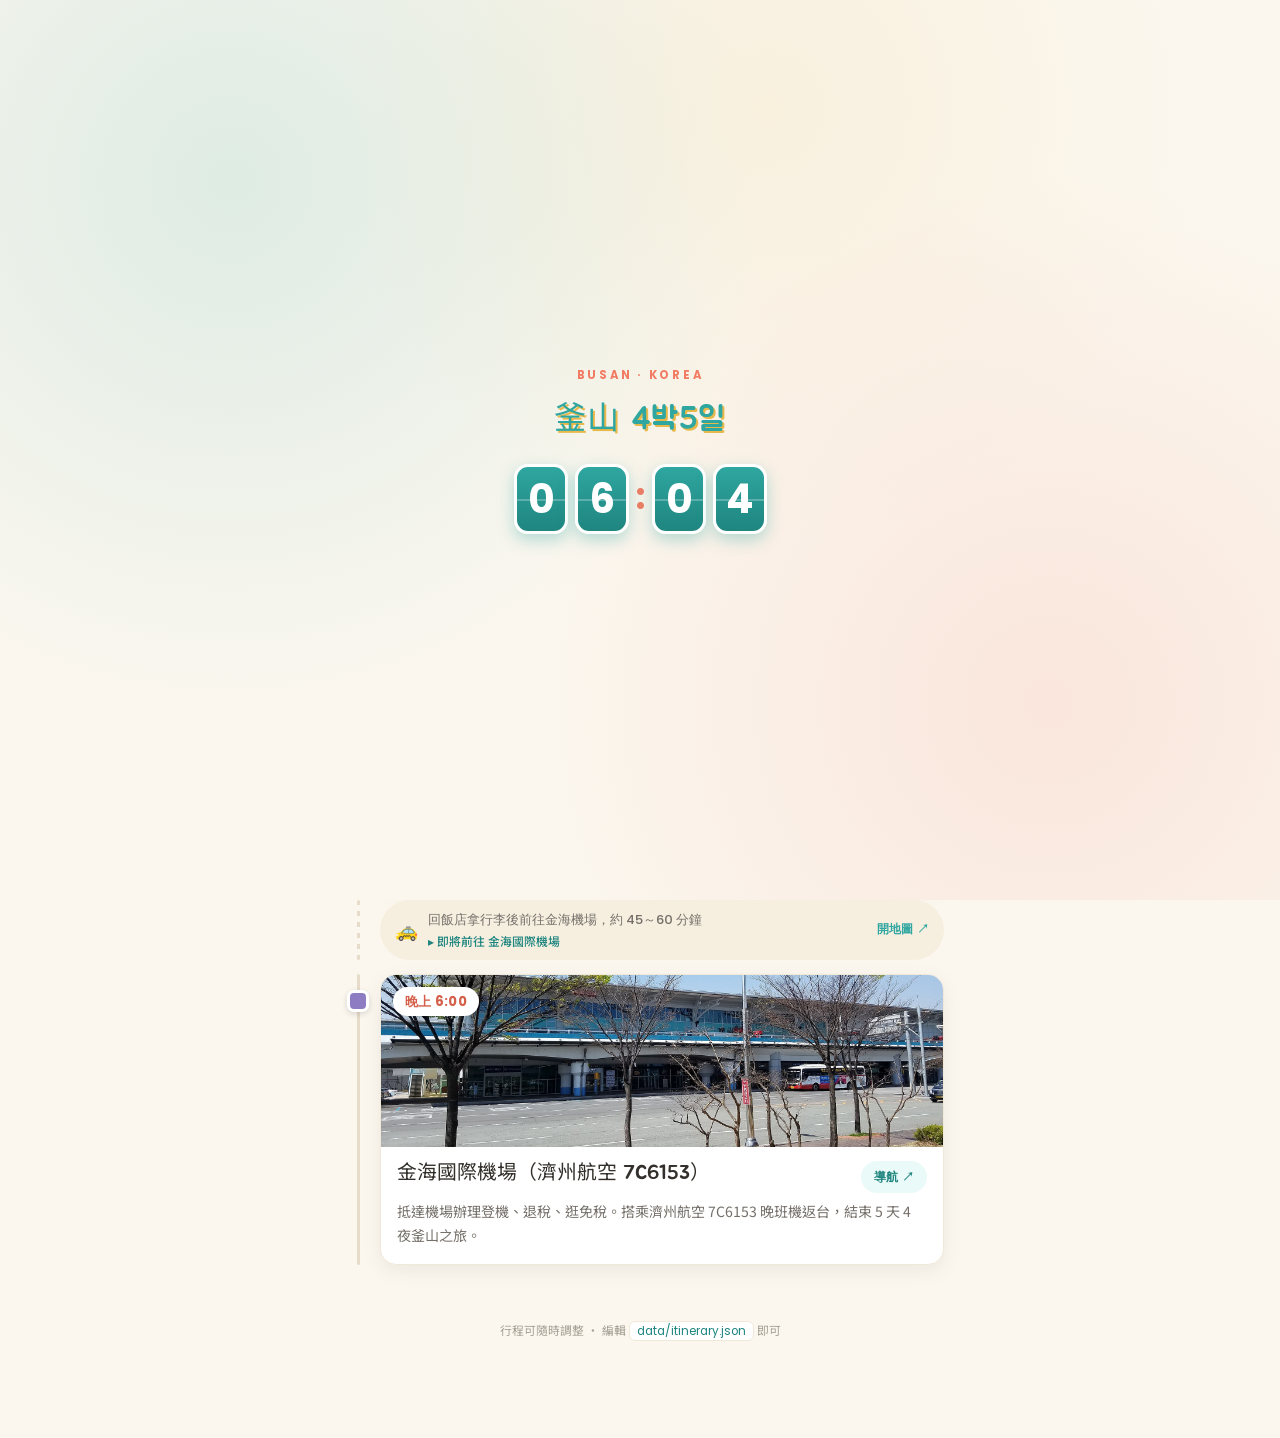
==== commit 0d34fb20: "fix: theme-color 改為 #FBF7EF 對齊頁面頂部暖白底 原本 theme-color 是主色青綠 #2FA6A0，與 .topbar 實際底色 --paper (#FBF7EF) " ====
--- a/index.html
+++ b/index.html
@@ -3,7 +3,7 @@
 <head>
   <meta charset="UTF-8">
   <meta name="viewport" content="width=device-width, initial-scale=1, viewport-fit=cover">
-  <meta name="theme-color" content="#2FA6A0">
+  <meta name="theme-color" content="#FBF7EF">
   <title>釜山 4박5일 · 自由行</title>
   <!-- 部署版本標記：CI 將 __BUILD_VERSION__ 換成 git SHA；本機開發維持字面值（前端據此略過版本檢查） -->
   <script>window.__BUILD__ = "__BUILD_VERSION__";</script>
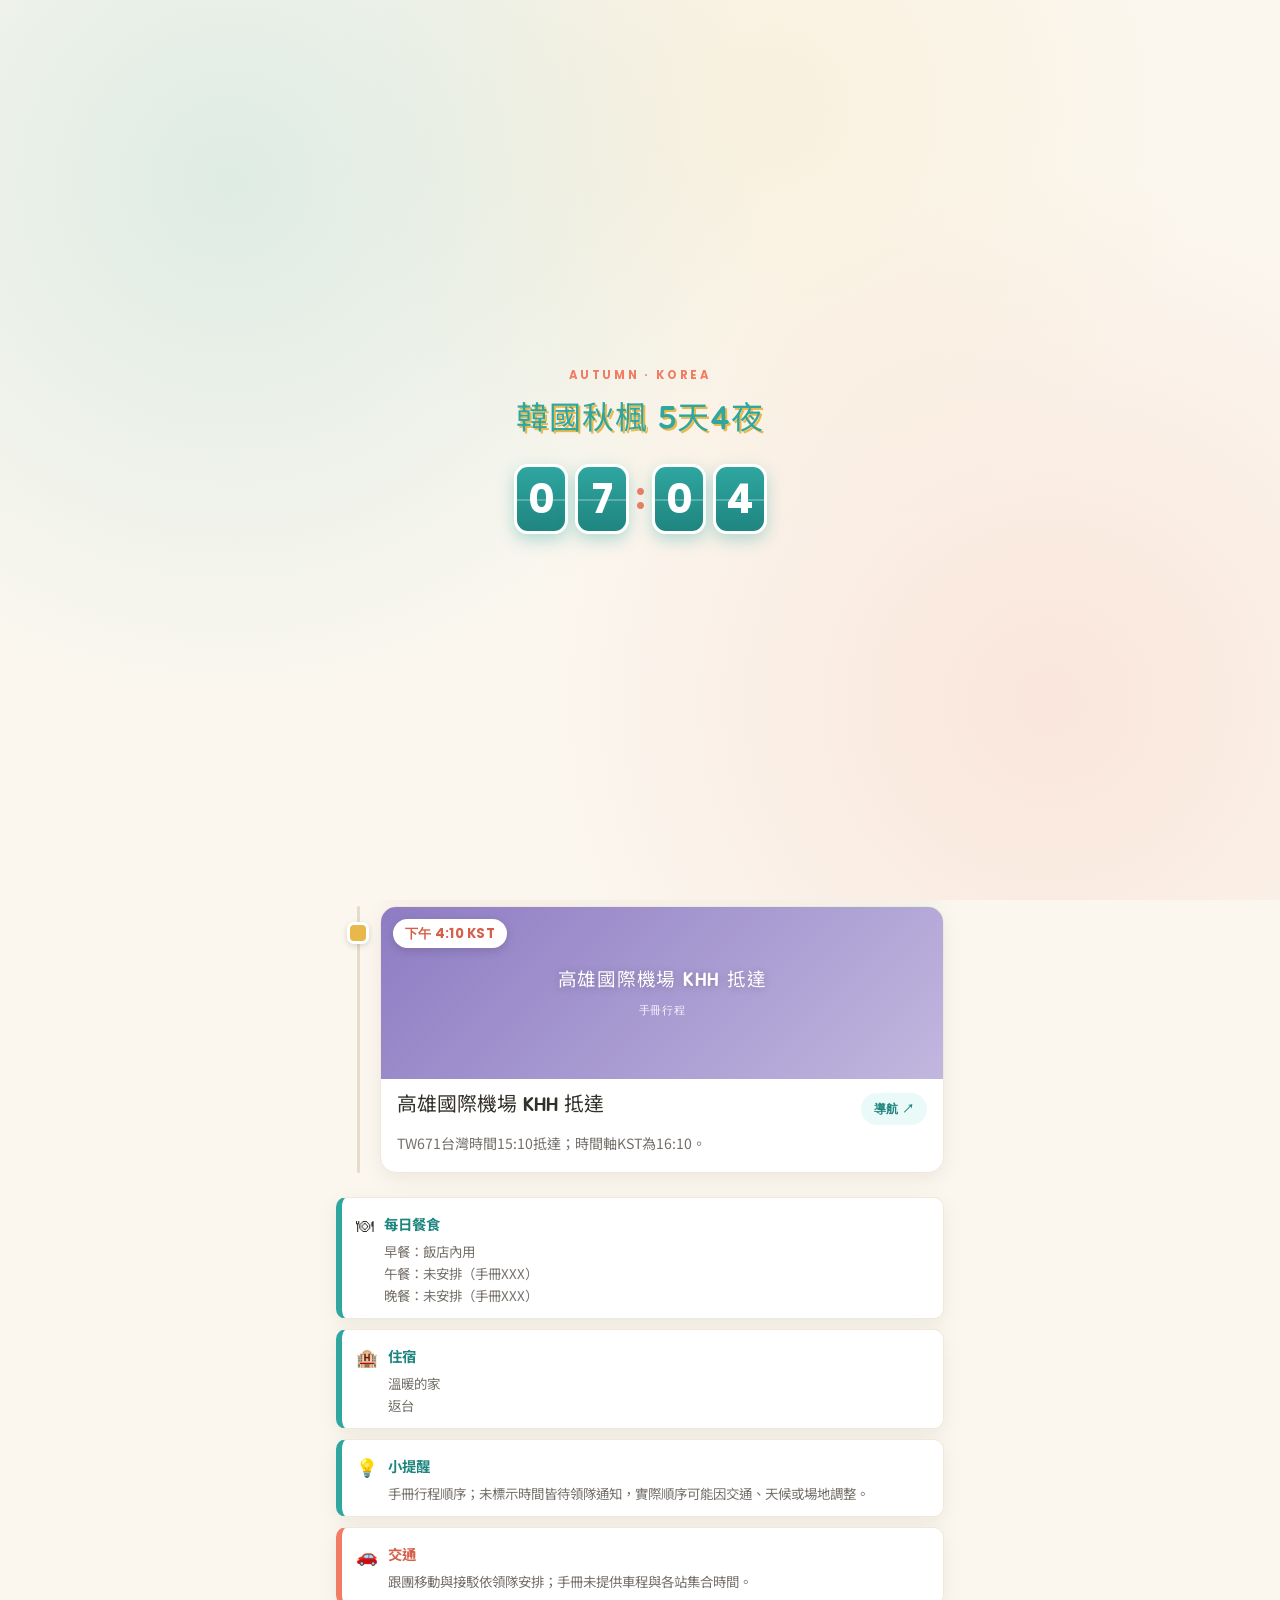
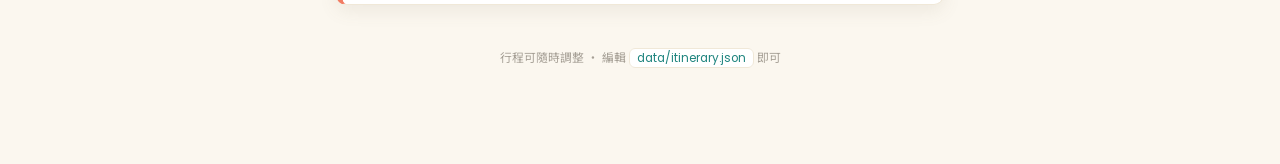
==== commit 3306d22a: "[verified] feat: update Korea trip to October autumn group itinerary" ====
--- a/index.html
+++ b/index.html
@@ -4,7 +4,7 @@
   <meta charset="UTF-8">
   <meta name="viewport" content="width=device-width, initial-scale=1, viewport-fit=cover">
   <meta name="theme-color" content="#FBF7EF">
-  <title>釜山 4박5일 · 自由行</title>
+  <title>韓國秋楓 5天4夜 · 跟團行程</title>
   <!-- 部署版本標記：CI 將 __BUILD_VERSION__ 換成 git SHA；本機開發維持字面值（前端據此略過版本檢查） -->
   <script>window.__BUILD__ = "__BUILD_VERSION__";</script>
   <link rel="preconnect" href="https://fonts.googleapis.com">
@@ -16,8 +16,8 @@
   <!-- 入場：翻牌時鐘（數字由 app.js 依當前韓國時間填入；無 JS／reduced-motion 時自動隱藏） -->
   <div id="deco-loader" class="deco-loader" aria-hidden="true">
     <div class="deco-loader-frame">
-      <div class="deco-loader-eyebrow">Busan · Korea</div>
-      <div class="deco-loader-title">釜山 4박5일</div>
+      <div class="deco-loader-eyebrow">Autumn · Korea</div>
+      <div class="deco-loader-title">韓國秋楓 5天4夜</div>
       <div class="flip-clock">
         <div class="flip-card"><span class="flip-digit flip-new" data-h10></span></div>
         <div class="flip-card"><span class="flip-digit flip-new" data-h1></span></div>
@@ -29,7 +29,7 @@
   </div>
 
   <header class="topbar">
-    <h1 id="app-title" class="topbar-title">釜山自由行</h1>
+    <h1 id="app-title" class="topbar-title">韓國秋楓跟團行程</h1>
     <p id="app-sub" class="topbar-sub"></p>
     <p id="app-updated" class="topbar-updated" hidden></p>
   </header>
--- a/css/style.css
+++ b/css/style.css
@@ -1,4 +1,4 @@
-/* 釜山自由行 — 甘川洞彩層 Gamcheon Patchwork・手機優先
+/* 韓國秋楓跟團行程 — 既有彩層 Patchwork・手機優先
    暖白紙底＋多彩色塊小屋、童話圓潤（Jua）、鵝黃描邊標題
    主色：土耳其藍 teal（標題）＋珊瑚 coral（現在/即將破格）
    時間軸節點＝彩色圓角小屋方塊（依序循環調色盤）
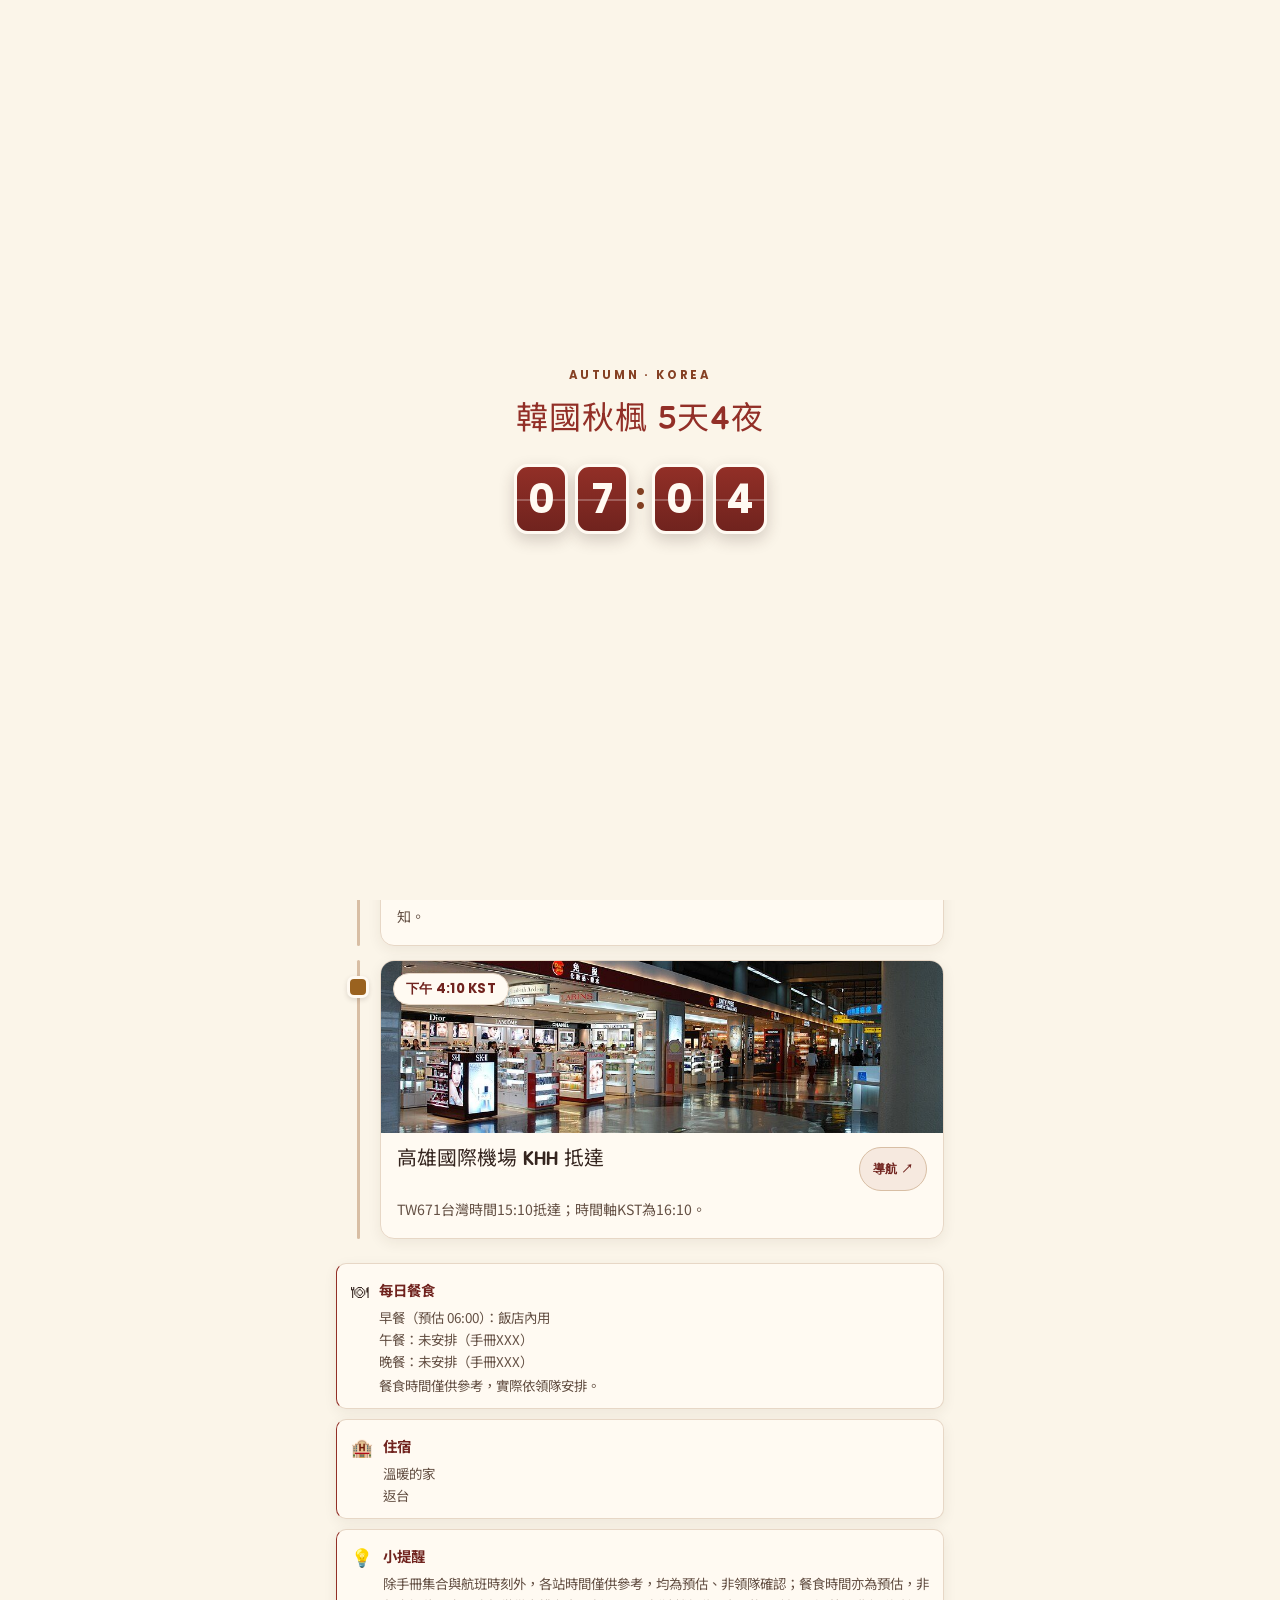
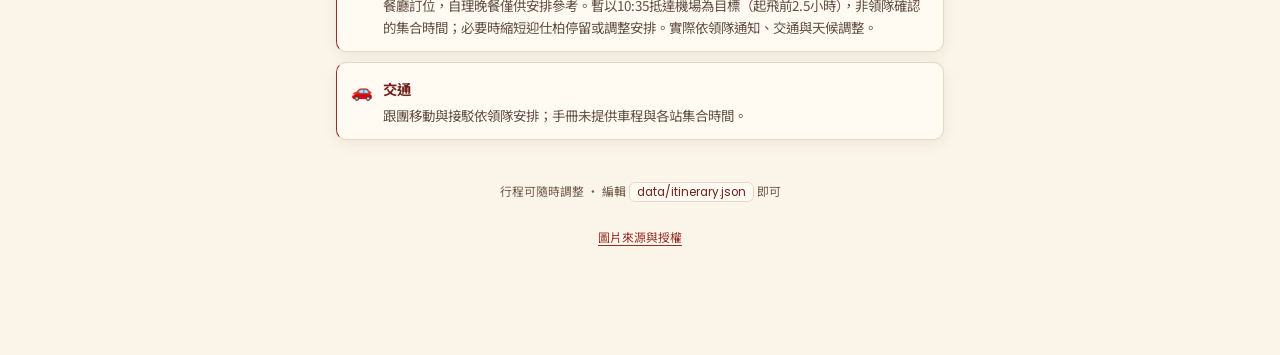
==== commit cf86793b: "[verified] feat: add maple theme, station photos and reference times" ====
--- a/index.html
+++ b/index.html
@@ -3,7 +3,7 @@
 <head>
   <meta charset="UTF-8">
   <meta name="viewport" content="width=device-width, initial-scale=1, viewport-fit=cover">
-  <meta name="theme-color" content="#FBF7EF">
+  <meta name="theme-color" content="#922f27">
   <title>韓國秋楓 5天4夜 · 跟團行程</title>
   <!-- 部署版本標記：CI 將 __BUILD_VERSION__ 換成 git SHA；本機開發維持字面值（前端據此略過版本檢查） -->
   <script>window.__BUILD__ = "__BUILD_VERSION__";</script>
@@ -11,6 +11,7 @@
   <link rel="preconnect" href="https://fonts.gstatic.com" crossorigin>
   <link rel="stylesheet" href="https://fonts.googleapis.com/css2?family=Jua&family=Poppins:wght@400;500;600;700&family=Noto+Sans+TC:wght@400;500;700&display=swap">
   <link rel="stylesheet" href="css/style.css?v=__BUILD_VERSION__">
+  <link rel="stylesheet" href="css/maple-theme.css?v=__BUILD_VERSION__">
 </head>
 <body>
   <!-- 入場：翻牌時鐘（數字由 app.js 依當前韓國時間填入；無 JS／reduced-motion 時自動隱藏） -->
@@ -29,6 +30,7 @@
   </div>
 
   <header class="topbar">
+    <img class="maple-leaf" src="assets/maple-leaf.svg" alt="" aria-hidden="true" width="36" height="36">
     <h1 id="app-title" class="topbar-title">韓國秋楓跟團行程</h1>
     <p id="app-sub" class="topbar-sub"></p>
     <p id="app-updated" class="topbar-updated" hidden></p>
@@ -46,6 +48,7 @@
 
   <footer class="footer">
     <p>行程可隨時調整 · 編輯 <code>data/itinerary.json</code> 即可</p>
+    <p><a href="photo-credits.html">圖片來源與授權</a></p>
   </footer>
 
   <script src="js/naver.js?v=__BUILD_VERSION__"></script>
--- a/css/style.css
+++ b/css/style.css
@@ -573,3 +573,6 @@
 @media (min-width: 560px) {
   .card-media { height: 172px; }
 }
+
+.photo-badge{position:absolute;left:12px;bottom:12px;background:rgba(30,34,40,.85);color:white;border-radius:6px;padding:5px 9px;font-size:12px;line-height:1.4;max-width:75%;z-index:2}
+.day-time-note{font-size:13px;line-height:1.7;color:var(--text-muted,#625a51);margin:0 0 20px}
--- a/css/maple-theme.css
+++ b/css/maple-theme.css
@@ -0,0 +1,145 @@
+/* Autumn maple: Explore itinerary / secondary Operate navigation.
+   Overlay after style.css; original fonts, photos, timeline and KST logic stay intact.
+   Legacy color names are compatibility aliases, never a second palette. */
+:root {
+  --maple: #922f27;
+  --maple-dark: #70231e;
+  --maple-soft: #f6e9df;
+  --rust: #854124;
+  --amber: #9a621f;
+  --paper: #fbf5e9;
+  --paper-2: #fffaf2;
+  --ink: #35251f;
+  --ink-soft: #645044;
+  --ink-mute: #70594a;
+  --text-muted: var(--ink-soft);
+  --line: #e7d7c6;
+  --line-soft: #d8bea4;
+  --teal: var(--maple);
+  --teal-dark: var(--maple-dark);
+  --teal-soft: var(--maple-soft);
+  --coral: var(--maple);
+  --coral-dark: var(--maple-dark);
+  --coral-soft: var(--maple-soft);
+  --mustard: var(--amber);
+  --sun: var(--amber);
+  --purple: var(--maple-dark);
+  --sky: var(--rust);
+  --salmon: var(--rust);
+  --seagreen: var(--maple);
+  --shadow: 0 8px 24px rgba(53, 37, 31, .12);
+  --shadow-card: 0 4px 14px rgba(53, 37, 31, .07);
+  --radius: 14px;
+}
+.topbar {
+  background-image: none;
+  background-color: var(--paper);
+  border-bottom: 1px solid var(--line-soft);
+  padding-right: 64px;
+  box-shadow: 0 3px 12px rgba(53, 37, 31, .05);
+}
+.topbar-title {
+  color: var(--maple);
+  text-shadow: none;
+  font-size: clamp(1.25rem, 5.1vw, 1.65rem);
+  line-height: 1.35;
+  letter-spacing: .01em;
+  text-wrap: balance;
+}
+.topbar-title::after {
+  content: "";
+  display: block;
+  width: 38px;
+  height: 2px;
+  margin-top: 5px;
+  margin-bottom: 5px;
+  background: var(--rust);
+}
+.maple-leaf {
+  pointer-events: none;
+  user-select: none;
+  position: absolute;
+  right: 20px;
+  top: 20px;
+  width: 36px;
+  height: 36px;
+  transform: rotate(16deg);
+}
+.topbar-updated { font-size: .7rem; }
+.tabbar { background: var(--paper); backdrop-filter: none; }
+.tab { border-width: 1px; border-radius: 12px; color: var(--ink-soft); }
+.tab.is-active { background: var(--maple); border-color: var(--maple); color: var(--paper-2); box-shadow: 0 2px 0 var(--maple-dark); }
+.day-kicker { color: var(--rust); }
+.day-title { font-size: 1.45rem; line-height: 1.4; }
+.day-title::before { width: 8px; height: 8px; border: none; border-radius: 50%; box-shadow: none; }
+.banner, .note { border-left-width: 1px; }
+.banner { background: var(--maple-soft); box-shadow: none; }
+.media-ph { background: var(--maple); color: var(--paper-2); }
+.media-ph-name { text-shadow: none; }
+.media-ph-hint { opacity: 1; }
+.spot-time { background: var(--paper-2); color: var(--maple-dark); border: 1px solid var(--line); }
+.photo-badge { background: var(--ink); color: var(--paper-2); }
+.spot-stay { color: var(--rust); background: var(--maple-soft); }
+.btn-nav { background: var(--maple-soft); color: var(--maple-dark); border: 1px solid var(--line-soft); }
+.btn-nav:active { background: var(--maple); color: var(--paper-2); }
+.transit-chip { background: #f1e5d4; }
+.transit-go { color: var(--maple-dark); }
+.now-badge { color: var(--paper-2); }
+.next-badge { color: var(--maple-dark); }
+/* The rail is literal itinerary progress, not a decorative accent strip. */
+.tl-node { border-color: var(--paper-2); box-shadow: 0 2px 5px rgba(53, 37, 31, .15); }
+.state-past .card { opacity: 1; }
+.state-past .tl-node { background: var(--line-soft) !important; border-color: var(--paper-2); }
+.state-current .tl-node { animation: none; box-shadow: 0 0 0 3px var(--maple-soft); }
+.state-current .card { box-shadow: 0 6px 18px rgba(146, 47, 39, .16); }
+.now-fab { background: var(--maple); color: var(--paper-2); box-shadow: 0 4px 14px rgba(53, 37, 31, .2); }
+.now-fab:active { box-shadow: 0 2px 8px rgba(53, 37, 31, .18); }
+.footer a { color: var(--maple); text-underline-offset: 3px; }
+.deco-loader { background-image: none; pointer-events: none; }
+.deco-loader-title { color: var(--maple); text-shadow: none; }
+.deco-loader-eyebrow, .flip-colon { color: var(--rust); }
+.flip-digit {
+  background: linear-gradient(180deg, var(--maple), var(--maple-dark));
+  color: var(--paper-2);
+  border-color: var(--paper-2);
+  box-shadow: 0 6px 16px rgba(53, 37, 31, .2);
+}
+
+/* Reachable touch targets, including controls generated by app.js. */
+button, .btn-nav, a.transit-chip, .footer a, .checklist label {
+  min-height: 44px;
+  min-width: 44px;
+}
+.btn-nav { display: inline-flex; align-items: center; justify-content: center; }
+.footer a { display: inline-flex; align-items: center; }
+.checklist label { overflow-wrap: anywhere; }
+:focus-visible {
+  outline: 3px solid var(--maple-dark);
+  outline-offset: 3px;
+}
+@media (hover: hover) {
+  .tab:hover:not(.is-active), .btn-nav:hover, a.transit-chip:hover {
+    background: var(--maple-soft);
+    color: var(--maple-dark);
+    border-color: var(--maple);
+  }
+  .now-fab:hover, .install-btn--primary:hover { background: var(--maple-dark); }
+  .footer a:hover { color: var(--maple-dark); }
+}
+@media (prefers-reduced-motion: reduce) {
+  *, *::before, *::after {
+    animation: none !important;
+    transition: none !important;
+    scroll-behavior: auto !important;
+  }
+  .deco-loader { display: none; }
+  .timeline.is-entering .tl-item { opacity: 1; transform: none; }
+}
+@media (max-width: 359px) {
+  .topbar { padding-left: 16px; padding-right: 52px; }
+  .maple-leaf { width: 28px; height: 28px; right: 14px; }
+  .content { padding-left: 12px; padding-right: 12px; }
+  .card-body { padding: 12px; }
+  .card-head { gap: 8px; flex-wrap: wrap; }
+  .spot-time { max-width: calc(100% - 24px); font-size: .75rem; }
+}
